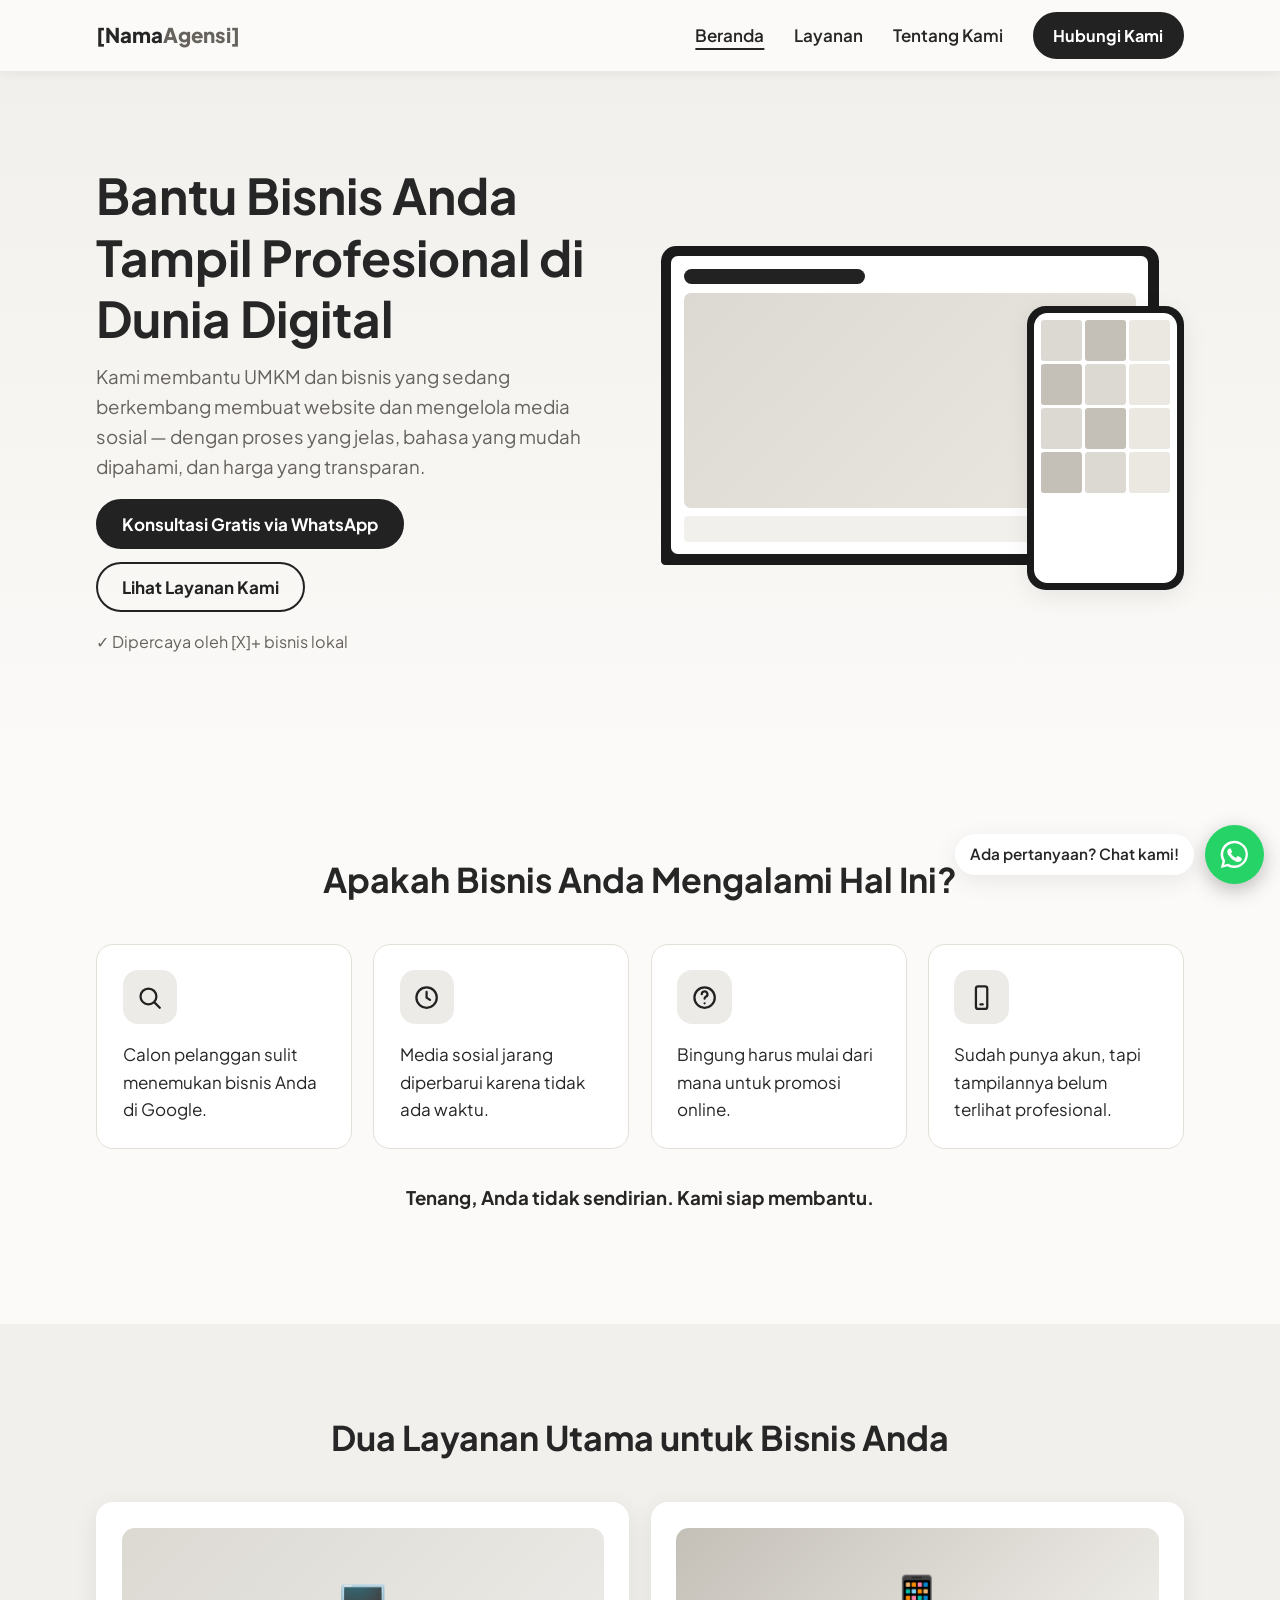
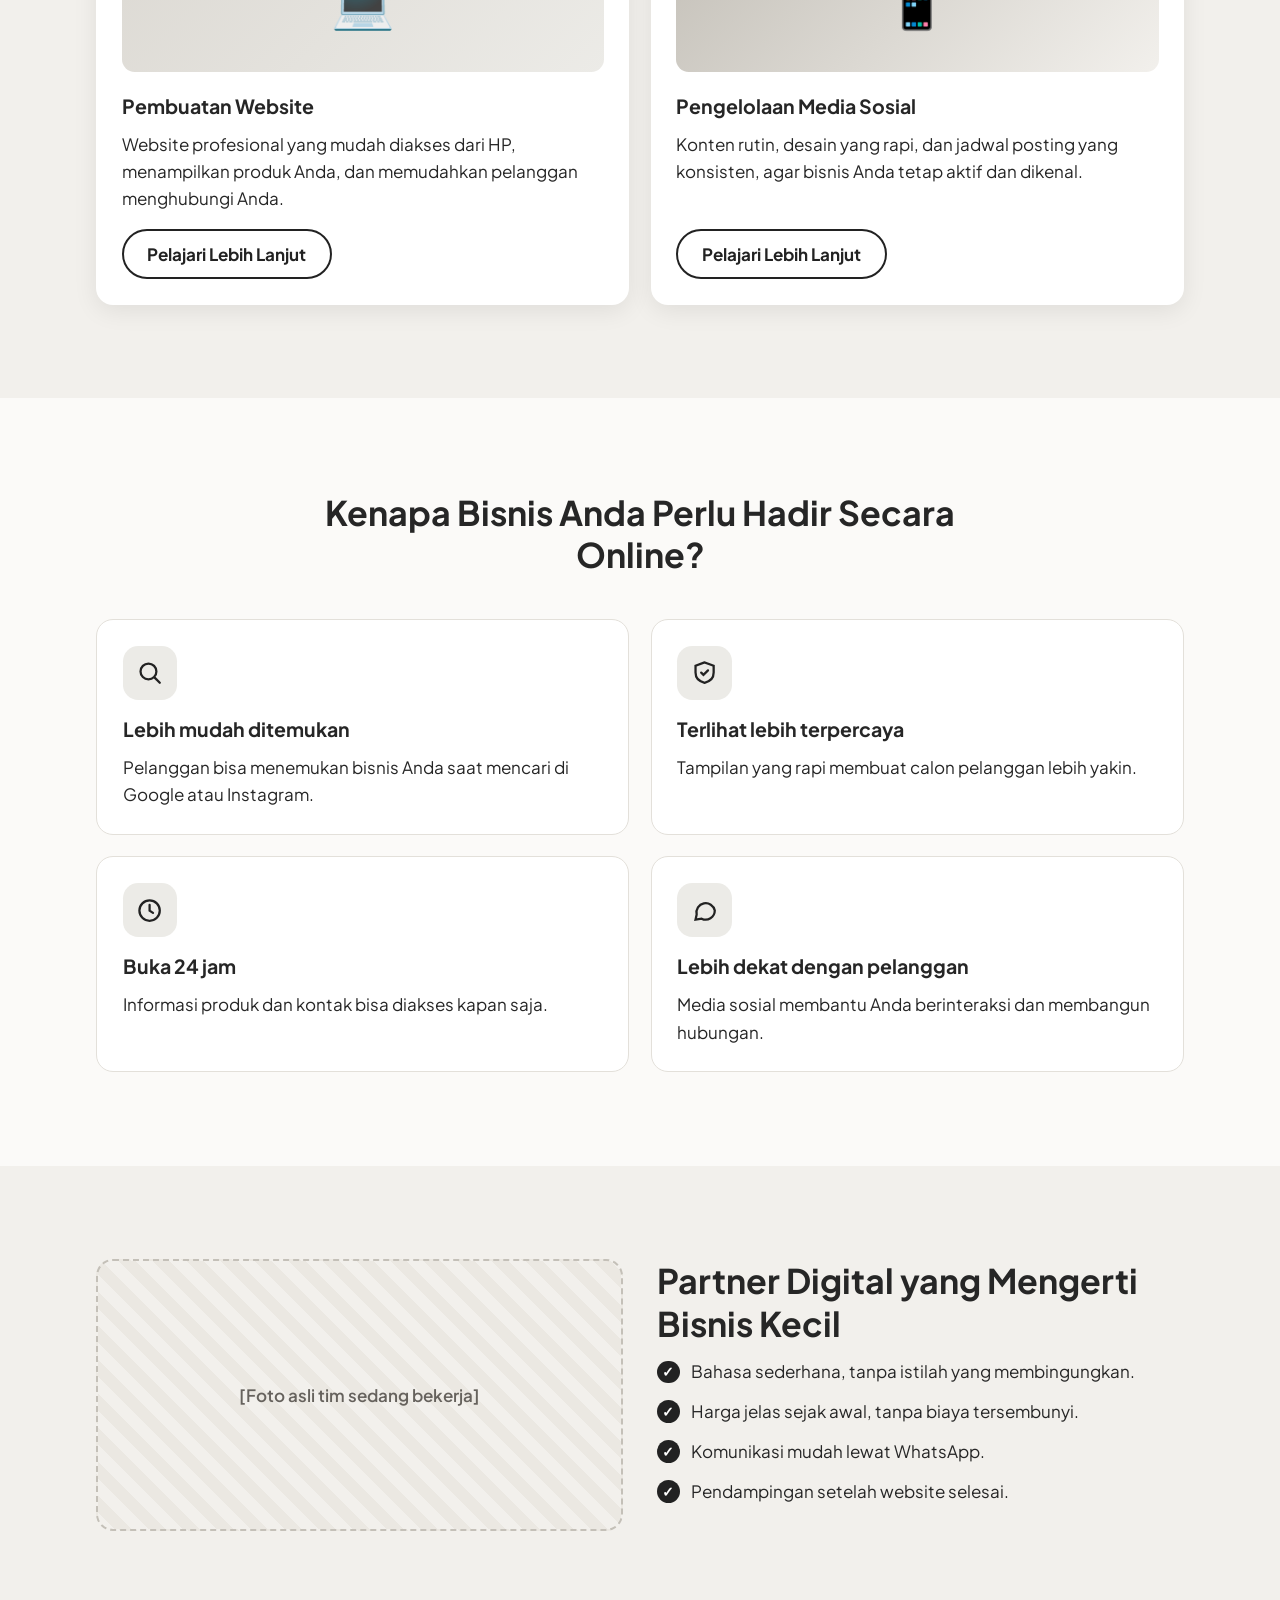
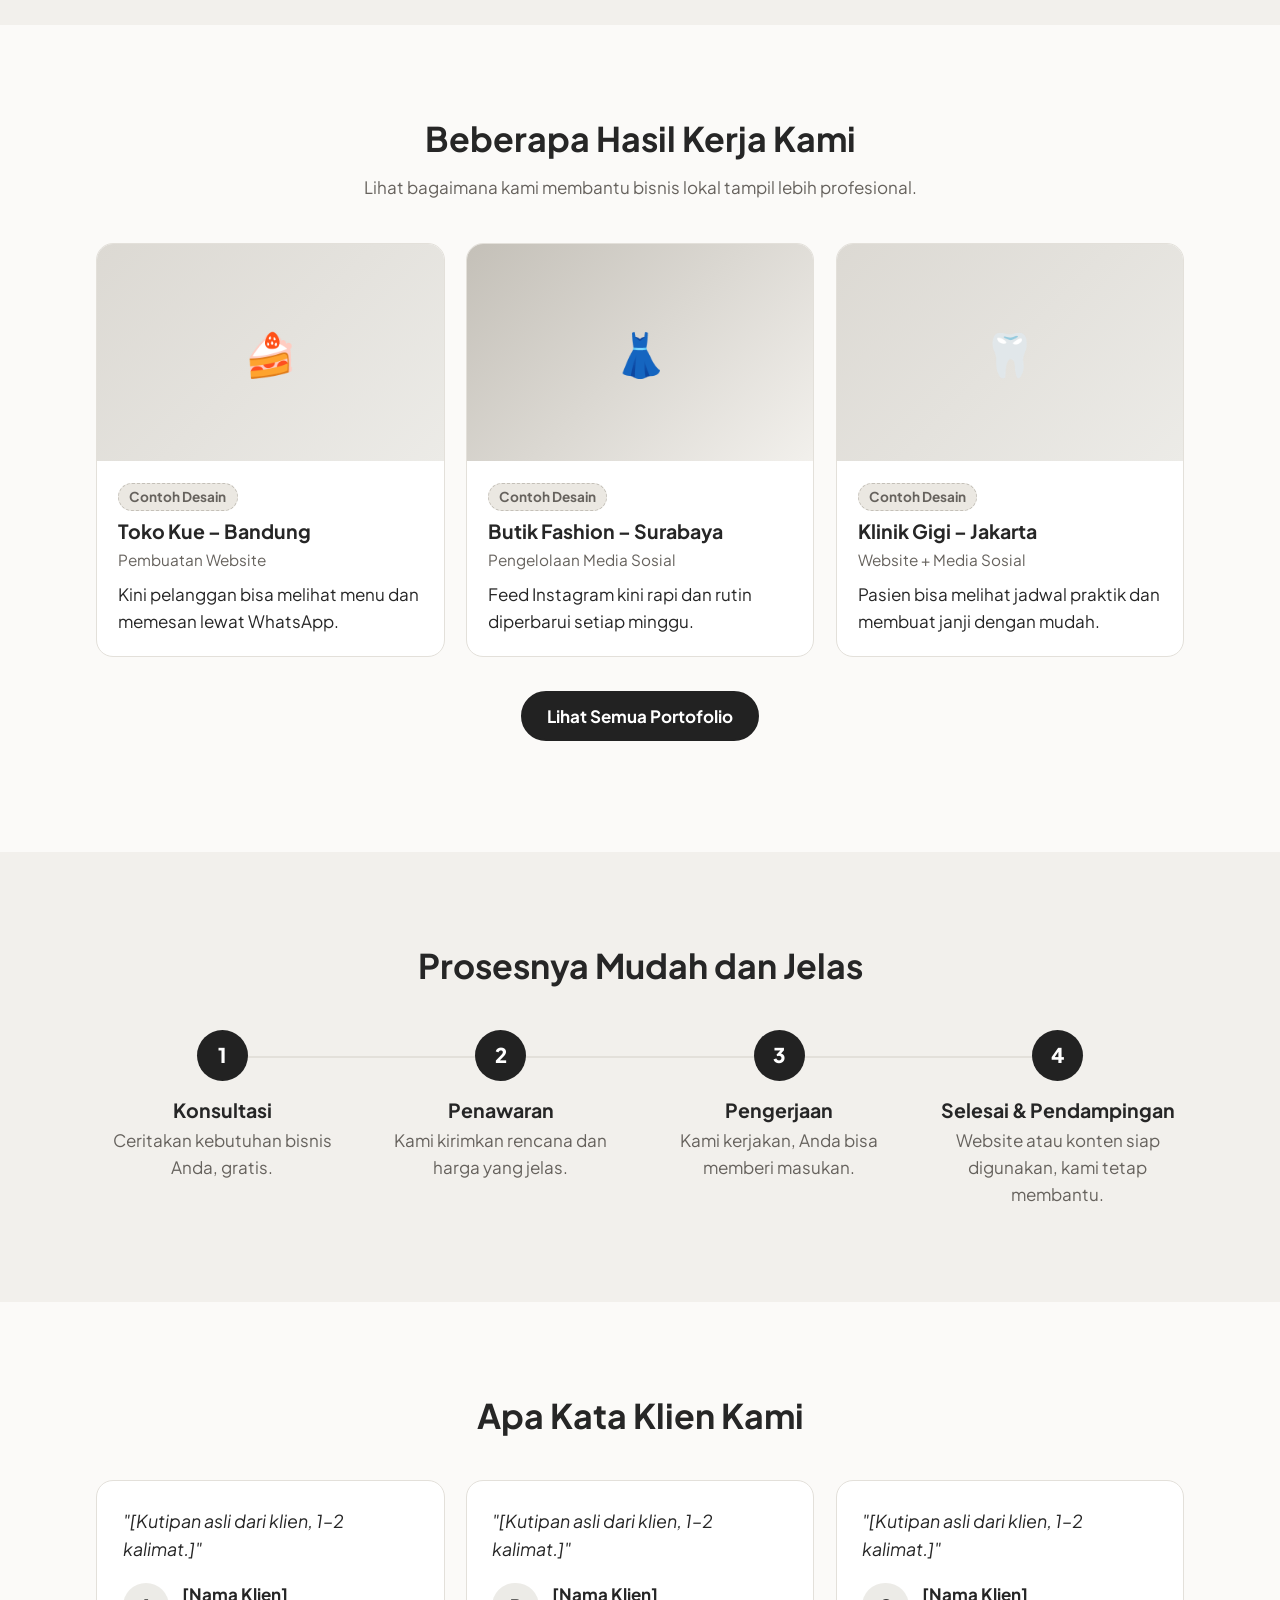
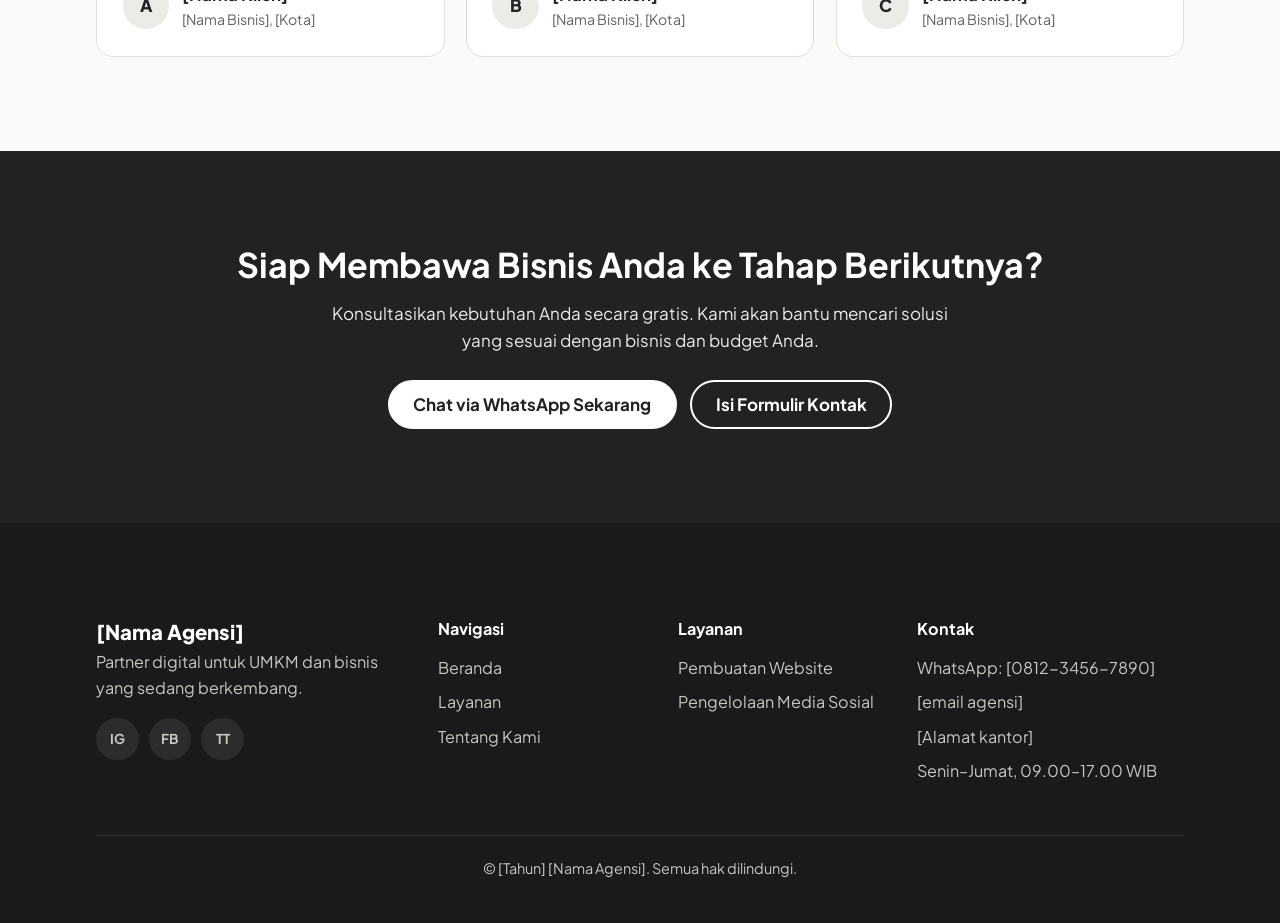
==== index.html @ b7b068d6 "Add 3-page agency website with beginner guide Plain HTML/CSS site (Beranda, Layanan, Tentang & Konta" ====
<!DOCTYPE html>
<html lang="id">
<head>
  <meta charset="UTF-8">
  <meta name="viewport" content="width=device-width, initial-scale=1.0">
  <title>[Nama Agensi] — Website & Media Sosial untuk UMKM</title>
  <meta name="description" content="Kami membantu UMKM dan bisnis yang sedang berkembang membuat website dan mengelola media sosial, dengan proses jelas dan harga transparan.">
  <meta property="og:title" content="[Nama Agensi] — Partner Digital untuk UMKM">
  <meta property="og:description" content="Website dan media sosial yang siap bantu bisnis Anda berkembang.">
  <link rel="preconnect" href="https://fonts.googleapis.com">
  <link rel="preconnect" href="https://fonts.gstatic.com" crossorigin>
  <link href="https://fonts.googleapis.com/css2?family=Plus+Jakarta+Sans:wght@400;600;700;800&display=swap" rel="stylesheet">
  <link rel="stylesheet" href="css/style.css">
</head>
<body>

  <!-- ===================== HEADER (same on every page) ===================== -->
  <header class="header">
    <nav class="container nav">
      <input type="checkbox" id="menu-toggle" class="menu-toggle">
      <a href="index.html" class="logo">[Nama<span>Agensi]</span></a>
      <label for="menu-toggle" class="menu-icon" aria-label="Buka menu">☰</label>
      <ul class="nav-links">
        <li><a href="index.html" class="active">Beranda</a></li>
        <li><a href="layanan.html">Layanan</a></li>
        <li><a href="tentang.html">Tentang Kami</a></li>
        <li class="nav-cta"><a href="tentang.html#kontak" class="btn btn-primary">Hubungi Kami</a></li>
      </ul>
    </nav>
  </header>

  <main>

    <!-- ===================== 1. HERO ===================== -->
    <section class="hero">
      <div class="container hero-grid">
        <div>
          <h1>Bantu Bisnis Anda Tampil Profesional di Dunia Digital</h1>
          <p class="lead">Kami membantu UMKM dan bisnis yang sedang berkembang membuat website dan mengelola media sosial — dengan proses yang jelas, bahasa yang mudah dipahami, dan harga yang transparan.</p>
          <div class="btn-row">
            <a href="https://wa.me/6281234567890?text=Halo%20%5BNama%20Agensi%5D%2C%20saya%20ingin%20konsultasi%20gratis%20tentang%20layanan%20website%2Fmedia%20sosial." class="btn btn-primary" target="_blank" rel="noopener">Konsultasi Gratis via WhatsApp</a>
            <a href="layanan.html" class="btn btn-outline">Lihat Layanan Kami</a>
          </div>
          <!-- Agensi baru? Ganti dengan: "Respon cepat di hari kerja" -->
          <p class="trust-line">✓ Dipercaya oleh [X]+ bisnis lokal</p>
        </div>

        <!-- Laptop + HP digambar pakai CSS. Nanti bisa diganti foto/mockup asli. -->
        <div class="mockup" aria-hidden="true">
          <div class="laptop">
            <div class="screen">
              <div class="bar bar-brand"></div>
              <div class="screen-hero"></div>
              <div class="bar"></div>
            </div>
          </div>
          <div class="phone">
            <div class="phone-screen">
              <span></span><span></span><span></span><span></span><span></span><span></span>
              <span></span><span></span><span></span><span></span><span></span><span></span>
            </div>
          </div>
        </div>
      </div>
    </section>

    <!-- ===================== 2. MASALAH ===================== -->
    <section class="section">
      <div class="container">
        <div class="section-head">
          <h2>Apakah Bisnis Anda Mengalami Hal Ini?</h2>
        </div>
        <div class="grid grid-4">
          <div class="card">
            <div class="icon"><svg viewBox="0 0 24 24" fill="none" stroke="currentColor" stroke-width="2" stroke-linecap="round"><circle cx="11" cy="11" r="7"/><path d="m21 21-4.3-4.3"/></svg></div>
            <p>Calon pelanggan sulit menemukan bisnis Anda di Google.</p>
          </div>
          <div class="card">
            <div class="icon"><svg viewBox="0 0 24 24" fill="none" stroke="currentColor" stroke-width="2" stroke-linecap="round"><circle cx="12" cy="12" r="9"/><path d="M12 7v5l3 2"/></svg></div>
            <p>Media sosial jarang diperbarui karena tidak ada waktu.</p>
          </div>
          <div class="card">
            <div class="icon"><svg viewBox="0 0 24 24" fill="none" stroke="currentColor" stroke-width="2" stroke-linecap="round"><circle cx="12" cy="12" r="9"/><path d="M9.5 9a2.5 2.5 0 1 1 3.5 2.3c-.6.3-1 .9-1 1.7M12 17h.01"/></svg></div>
            <p>Bingung harus mulai dari mana untuk promosi online.</p>
          </div>
          <div class="card">
            <div class="icon"><svg viewBox="0 0 24 24" fill="none" stroke="currentColor" stroke-width="2" stroke-linecap="round"><rect x="7" y="2" width="10" height="20" rx="2"/><path d="M11 18h2"/></svg></div>
            <p>Sudah punya akun, tapi tampilannya belum terlihat profesional.</p>
          </div>
        </div>
        <p class="closing-note">Tenang, Anda tidak sendirian. Kami siap membantu.</p>
      </div>
    </section>

    <!-- ===================== 3. LAYANAN (RINGKAS) ===================== -->
    <section class="section section-tint">
      <div class="container">
        <div class="section-head">
          <h2>Dua Layanan Utama untuk Bisnis Anda</h2>
        </div>
        <div class="grid grid-2">
          <div class="card card-shadow service-card">
            <div class="art" aria-hidden="true">💻</div>
            <h3>Pembuatan Website</h3>
            <p>Website profesional yang mudah diakses dari HP, menampilkan produk Anda, dan memudahkan pelanggan menghubungi Anda.</p>
            <a href="layanan.html#website" class="btn btn-outline">Pelajari Lebih Lanjut</a>
          </div>
          <div class="card card-shadow service-card">
            <div class="art social" aria-hidden="true">📱</div>
            <h3>Pengelolaan Media Sosial</h3>
            <p>Konten rutin, desain yang rapi, dan jadwal posting yang konsisten, agar bisnis Anda tetap aktif dan dikenal.</p>
            <a href="layanan.html#media-sosial" class="btn btn-outline">Pelajari Lebih Lanjut</a>
          </div>
        </div>
      </div>
    </section>

    <!-- ===================== 4. MANFAAT ===================== -->
    <section class="section">
      <div class="container">
        <div class="section-head">
          <h2>Kenapa Bisnis Anda Perlu Hadir Secara Online?</h2>
        </div>
        <div class="grid grid-2">
          <div class="card">
            <div class="icon"><svg viewBox="0 0 24 24" fill="none" stroke="currentColor" stroke-width="2" stroke-linecap="round"><circle cx="11" cy="11" r="7"/><path d="m21 21-4.3-4.3"/></svg></div>
            <h3>Lebih mudah ditemukan</h3>
            <p>Pelanggan bisa menemukan bisnis Anda saat mencari di Google atau Instagram.</p>
          </div>
          <div class="card">
            <div class="icon"><svg viewBox="0 0 24 24" fill="none" stroke="currentColor" stroke-width="2" stroke-linecap="round"><path d="M12 3 4 6v6c0 5 3.5 8 8 9 4.5-1 8-4 8-9V6z"/><path d="m9 12 2 2 4-4"/></svg></div>
            <h3>Terlihat lebih terpercaya</h3>
            <p>Tampilan yang rapi membuat calon pelanggan lebih yakin.</p>
          </div>
          <div class="card">
            <div class="icon"><svg viewBox="0 0 24 24" fill="none" stroke="currentColor" stroke-width="2" stroke-linecap="round"><circle cx="12" cy="12" r="9"/><path d="M12 7v5l3 2"/></svg></div>
            <h3>Buka 24 jam</h3>
            <p>Informasi produk dan kontak bisa diakses kapan saja.</p>
          </div>
          <div class="card">
            <div class="icon"><svg viewBox="0 0 24 24" fill="none" stroke="currentColor" stroke-width="2" stroke-linecap="round"><path d="M21 12a8 8 0 0 1-11.6 7.1L4 20l1-4.6A8 8 0 1 1 21 12z"/></svg></div>
            <h3>Lebih dekat dengan pelanggan</h3>
            <p>Media sosial membantu Anda berinteraksi dan membangun hubungan.</p>
          </div>
        </div>
      </div>
    </section>

    <!-- ===================== 5. KENAPA MEMILIH KAMI ===================== -->
    <section class="section section-tint">
      <div class="container split">
        <div class="photo-placeholder">[Foto asli tim sedang bekerja]</div>
        <div>
          <h2>Partner Digital yang Mengerti Bisnis Kecil</h2>
          <ul class="check-list">
            <li>Bahasa sederhana, tanpa istilah yang membingungkan.</li>
            <li>Harga jelas sejak awal, tanpa biaya tersembunyi.</li>
            <li>Komunikasi mudah lewat WhatsApp.</li>
            <li>Pendampingan setelah website selesai.</li>
          </ul>
        </div>
      </div>
    </section>

    <!-- ===================== 6. PORTOFOLIO PILIHAN ===================== -->
    <section class="section">
      <div class="container">
        <div class="section-head">
          <h2>Beberapa Hasil Kerja Kami</h2>
          <p>Lihat bagaimana kami membantu bisnis lokal tampil lebih profesional.</p>
        </div>
        <div class="grid grid-3">
          <a href="layanan.html#portofolio" class="card project-card">
            <div class="project-thumb" aria-hidden="true">🍰</div>
            <div class="project-body">
              <span class="tag tag-warn">Contoh Desain</span>
              <h3>Toko Kue – Bandung</h3>
              <p class="project-meta">Pembuatan Website</p>
              <p>Kini pelanggan bisa melihat menu dan memesan lewat WhatsApp.</p>
            </div>
          </a>
          <a href="layanan.html#portofolio" class="card project-card">
            <div class="project-thumb social" aria-hidden="true">👗</div>
            <div class="project-body">
              <span class="tag tag-warn">Contoh Desain</span>
              <h3>Butik Fashion – Surabaya</h3>
              <p class="project-meta">Pengelolaan Media Sosial</p>
              <p>Feed Instagram kini rapi dan rutin diperbarui setiap minggu.</p>
            </div>
          </a>
          <a href="layanan.html#portofolio" class="card project-card">
            <div class="project-thumb" aria-hidden="true">🦷</div>
            <div class="project-body">
              <span class="tag tag-warn">Contoh Desain</span>
              <h3>Klinik Gigi – Jakarta</h3>
              <p class="project-meta">Website + Media Sosial</p>
              <p>Pasien bisa melihat jadwal praktik dan membuat janji dengan mudah.</p>
            </div>
          </a>
        </div>
        <p class="closing-note"><a href="layanan.html#portofolio" class="btn btn-primary">Lihat Semua Portofolio</a></p>
      </div>
    </section>

    <!-- ===================== 7. CARA KERJA ===================== -->
    <section class="section section-tint">
      <div class="container">
        <div class="section-head">
          <h2>Prosesnya Mudah dan Jelas</h2>
        </div>
        <ol class="steps">
          <li class="step">
            <span class="step-num">1</span>
            <div><h3>Konsultasi</h3><p>Ceritakan kebutuhan bisnis Anda, gratis.</p></div>
          </li>
          <li class="step">
            <span class="step-num">2</span>
            <div><h3>Penawaran</h3><p>Kami kirimkan rencana dan harga yang jelas.</p></div>
          </li>
          <li class="step">
            <span class="step-num">3</span>
            <div><h3>Pengerjaan</h3><p>Kami kerjakan, Anda bisa memberi masukan.</p></div>
          </li>
          <li class="step">
            <span class="step-num">4</span>
            <div><h3>Selesai &amp; Pendampingan</h3><p>Website atau konten siap digunakan, kami tetap membantu.</p></div>
          </li>
        </ol>
      </div>
    </section>

    <!-- ===================== 8. TESTIMONI ===================== -->
    <!-- PENTING: isi hanya dengan testimoni ASLI (dengan izin klien).
         Belum punya? Hapus seluruh <section> ini sampai ada. -->
    <section class="section">
      <div class="container">
        <div class="section-head">
          <h2>Apa Kata Klien Kami</h2>
        </div>
        <div class="grid grid-3">
          <div class="card">
            <p class="quote">"[Kutipan asli dari klien, 1–2 kalimat.]"</p>
            <div class="person"><span class="avatar">A</span><div><strong>[Nama Klien]</strong><small>[Nama Bisnis], [Kota]</small></div></div>
          </div>
          <div class="card">
            <p class="quote">"[Kutipan asli dari klien, 1–2 kalimat.]"</p>
            <div class="person"><span class="avatar">B</span><div><strong>[Nama Klien]</strong><small>[Nama Bisnis], [Kota]</small></div></div>
          </div>
          <div class="card">
            <p class="quote">"[Kutipan asli dari klien, 1–2 kalimat.]"</p>
            <div class="person"><span class="avatar">C</span><div><strong>[Nama Klien]</strong><small>[Nama Bisnis], [Kota]</small></div></div>
          </div>
        </div>
      </div>
    </section>

    <!-- ===================== 9. AJAKAN PENUTUP ===================== -->
    <section class="cta-band">
      <div class="container">
        <h2>Siap Membawa Bisnis Anda ke Tahap Berikutnya?</h2>
        <p>Konsultasikan kebutuhan Anda secara gratis. Kami akan bantu mencari solusi yang sesuai dengan bisnis dan budget Anda.</p>
        <div class="btn-row">
          <a href="https://wa.me/6281234567890?text=Halo%20%5BNama%20Agensi%5D%2C%20saya%20ingin%20konsultasi%20gratis%20tentang%20layanan%20website%2Fmedia%20sosial." class="btn btn-white" target="_blank" rel="noopener">Chat via WhatsApp Sekarang</a>
          <a href="tentang.html#kontak" class="btn btn-ghost-white">Isi Formulir Kontak</a>
        </div>
      </div>
    </section>

  </main>

  <!-- ===================== FOOTER (same on every page) ===================== -->
  <footer class="footer">
    <div class="container">
      <div class="footer-grid">
        <div>
          <a href="index.html" class="logo">[Nama Agensi]</a>
          <p>Partner digital untuk UMKM dan bisnis yang sedang berkembang.</p>
          <div class="socials">
            <a href="https://instagram.com/" aria-label="Instagram">IG</a>
            <a href="https://facebook.com/" aria-label="Facebook">FB</a>
            <a href="https://tiktok.com/" aria-label="TikTok">TT</a>
          </div>
        </div>
        <div>
          <h4>Navigasi</h4>
          <ul>
            <li><a href="index.html">Beranda</a></li>
            <li><a href="layanan.html">Layanan</a></li>
            <li><a href="tentang.html">Tentang Kami</a></li>
          </ul>
        </div>
        <div>
          <h4>Layanan</h4>
          <ul>
            <li><a href="layanan.html#website">Pembuatan Website</a></li>
            <li><a href="layanan.html#media-sosial">Pengelolaan Media Sosial</a></li>
          </ul>
        </div>
        <div>
          <h4>Kontak</h4>
          <ul>
            <li><a href="https://wa.me/6281234567890" target="_blank" rel="noopener">WhatsApp: [0812-3456-7890]</a></li>
            <li><a href="mailto:halo@namaagensi.co.id">[email agensi]</a></li>
            <li>[Alamat kantor]</li>
            <li>Senin–Jumat, 09.00–17.00 WIB</li>
          </ul>
        </div>
      </div>
      <p class="footer-bottom">© [Tahun] [Nama Agensi]. Semua hak dilindungi.</p>
    </div>
  </footer>

  <!-- ===================== FLOATING WHATSAPP (same on every page) ===================== -->
  <a href="https://wa.me/6281234567890?text=Halo%20%5BNama%20Agensi%5D%2C%20saya%20ingin%20konsultasi%20tentang%20layanan%20website%2Fmedia%20sosial." class="wa-float" target="_blank" rel="noopener" aria-label="Chat via WhatsApp">
    <span class="wa-tip">Ada pertanyaan? Chat kami!</span>
    <svg viewBox="0 0 24 24" fill="currentColor"><path d="M12 2a10 10 0 0 0-8.6 15.1L2 22l5-1.3A10 10 0 1 0 12 2zm0 18.2a8.2 8.2 0 0 1-4.2-1.2l-.3-.2-3 .8.8-2.9-.2-.3A8.2 8.2 0 1 1 12 20.2zm4.5-6.1c-.2-.1-1.5-.7-1.7-.8-.2-.1-.4-.1-.6.1l-.8 1c-.1.2-.3.2-.5.1a6.7 6.7 0 0 1-3.3-2.9c-.2-.4.2-.4.7-1.3.1-.2 0-.3 0-.4l-.8-1.8c-.2-.5-.4-.4-.6-.4h-.5a1 1 0 0 0-.7.3 3 3 0 0 0-.9 2.2 5.2 5.2 0 0 0 1.1 2.7 11.8 11.8 0 0 0 4.5 4c1.7.7 2.3.8 3.2.6.5-.1 1.5-.6 1.7-1.2.2-.6.2-1.1.2-1.2-.1-.1-.3-.2-.5-.3z"/></svg>
  </a>

</body>
</html>
---- css/style.css ----
/* =========================================================
   STYLE.CSS — the "clothes" for all 3 pages
   One file, shared by index.html, layanan.html, tentang.html.
   Change a color here and it changes on every page.
   ========================================================= */

/* ---------- 1. Colors & sizes we reuse everywhere ---------- */
/* Palette: "Soft Black & Warm White" — black and its complement (white),
   softened so it's easy on the eyes: no pure #000 or pure #fff for big areas,
   just charcoal and a warm off-white, with light warm greys in between. */
:root {
  --brand: #222222;        /* charcoal: links, icons, closing band */
  --brand-dark: #000000;   /* full black, only for hover */
  --brand-soft: #ecebe7;   /* light warm grey: icon circles, chips */
  --accent: #222222;       /* charcoal: main action buttons */
  --accent-dark: #444444;  /* a bit lighter on hover, so you see it react */
  --bg: #fbfaf8;           /* warm off-white page background (softer than pure white) */
  --tint: #f2f0ec;         /* slightly darker warm white: section backgrounds */
  --text: #262626;         /* soft black for text */
  --muted: #66625d;        /* warm grey for smaller text */
  --line: #e3e0da;         /* thin borders */
  --white: #ffffff;        /* cards and text on dark buttons */
  --footer: #1a1a1a;       /* the darkest area: footer */
  --wa: #25d366;           /* WhatsApp green (kept, people recognise it) */

  /* Picture colors for drawings & placeholders */
  --art-1: #dcd9d3;        /* light grey */
  --art-2: #c4c0b8;        /* medium grey */
  --art-3: #ebe8e2;        /* pale grey */

  --radius: 1rem;          /* how round the corners are */
  --shadow: 0 6px 24px rgba(0, 0, 0, 0.08);
  --max: 1120px;           /* widest the content can get */

  /* Space that grows & shrinks with the screen: clamp(smallest, ideal, biggest) */
  --gutter: clamp(8px, 4vw, 16px);             /* space on the left & right edge */
  --space: clamp(2rem, 1rem + 6vw, 5.5rem);   /* space above & below each section */
  --gap: clamp(0.75rem, 0.5rem + 1.5vw, 1.25rem);
}

/* ---------- 2. Basic reset ---------- */
* { box-sizing: border-box; }

/* The whole site is measured in "rem" (= this font size).
   This size shrinks on small screens, so text, buttons and icons all shrink together. */
html {
  font-size: clamp(10px, 7px + 2.4vw, 17px);
  scroll-behavior: smooth;
  scroll-padding-top: 4.6rem;   /* jump links stop below the fixed menu, not under it */
}

body {
  margin: 0;
  font-family: "Plus Jakarta Sans", Arial, sans-serif;
  font-size: 1rem;
  line-height: 1.6;
  color: var(--text);
  background: var(--bg);
  overflow-wrap: anywhere;   /* long words break instead of poking out of the screen */
}

img { max-width: 100%; height: auto; display: block; }

a { color: var(--brand); }

h1, h2, h3 { line-height: 1.25; margin: 0 0 0.75rem; }
h1 { font-size: clamp(1.5rem, 1rem + 3vw, 2.8rem); }
h2 { font-size: clamp(1.3rem, 0.9rem + 2vw, 2rem); }
h3 { font-size: clamp(1rem, 0.9rem + 0.5vw, 1.15rem); }
p  { margin: 0 0 1rem; }

/* The "box" that keeps content centered with space on the sides */
.container {
  width: 100%;
  max-width: var(--max);
  margin: 0 auto;
  padding: 0 var(--gutter);
}

/* ---------- 3. Sections ---------- */
.section { padding: var(--space) 0; }
.section-tint { background: var(--tint); }

.section-head {
  text-align: center;
  max-width: 680px;
  margin: 0 auto 2.5rem;
}
.section-head p { color: var(--muted); }

/* ---------- 4. Buttons ---------- */
.btn {
  display: inline-flex;
  align-items: center;
  justify-content: center;
  text-align: center;
  gap: 0.5rem;
  min-height: 2.9rem;          /* easy to tap with a thumb */
  max-width: 100%;             /* never wider than the screen */
  padding: 0.7rem 1.4rem;
  border-radius: 999px;
  border: 2px solid var(--accent);
  font-weight: 700;
  font-size: 1rem;
  line-height: 1.3;
  text-decoration: none;
  cursor: pointer;
  transition: background 0.2s, color 0.2s;
}
.btn-primary { background: var(--accent); color: var(--white); }
.btn-primary:hover { background: var(--accent-dark); border-color: var(--accent-dark); }
.btn-outline { background: transparent; color: var(--brand); border-color: var(--brand); }
.btn-outline:hover { background: var(--brand-soft); }
.btn-white { background: var(--white); color: var(--brand); border-color: var(--white); }
.btn-white:hover { background: var(--brand-soft); }
.btn-ghost-white { background: transparent; color: var(--white); border-color: var(--white); }
.btn-ghost-white:hover { background: rgba(255, 255, 255, 0.15); }

.btn-row { display: flex; flex-wrap: wrap; gap: 0.75rem; }

/* ---------- 5. Header / Navbar ---------- */
.header {
  position: fixed;            /* always glued to the top of the screen */
  top: 0;
  left: 0;
  right: 0;
  z-index: 50;
  background: var(--bg);
  box-shadow: 0 2px 12px rgba(0, 0, 0, 0.06);
}
/* The fixed menu floats above the page, so we push the page down by the menu's height */
body { padding-top: 4.2rem; }

/* Grid with 2 columns: logo (takes the free space) | ☰ (only as wide as it needs).
   So the logo is ALWAYS on the left and the ☰ ALWAYS on the right, on one line. */
.nav {
  display: grid;
  grid-template-columns: minmax(0, 1fr) auto;
  grid-template-rows: 4.2rem;
  align-items: center;
  column-gap: 0.75rem;
}
.logo {
  font-weight: 800;
  font-size: 1.2rem;
  color: var(--text);
  text-decoration: none;
}
.nav .logo {
  min-width: 0;
  white-space: nowrap;        /* the menu logo stays on one line… */
  overflow: hidden;
  text-overflow: ellipsis;    /* …and shows "…" if the screen is too small */
  overflow-wrap: normal;
}
.logo span { color: var(--muted); }

/* The menu links (and the "Hubungi Kami" button, the last item) */
.nav-links {
  display: none;              /* hidden on phones until the ☰ is tapped */
  grid-column: 1 / -1;        /* the opened menu uses the full width, below the top line */
  list-style: none;
  margin: 0;
  padding: 0 0 1rem;
  max-height: calc(100vh - 4.2rem);   /* if the menu is long, scroll inside it */
  overflow-y: auto;
}
.nav-links a:not(.btn) {
  display: block;
  padding: 0.75rem 0;
  color: var(--text);
  text-decoration: none;
  font-weight: 600;
  border-bottom: 1px solid var(--line);
}
.nav-links a:not(.btn):hover { color: var(--muted); }
.nav-links a.active { text-decoration: underline; text-underline-offset: 0.35em; text-decoration-thickness: 2px; }
.nav-cta { padding-top: 1rem; }
.nav-cta .btn { width: 100%; }   /* full-width button inside the phone menu */

/* Hamburger trick: a hidden checkbox. Tap the ☰ label = tick the box = show menu */
.menu-toggle { display: none; }
.menu-icon {
  display: flex;
  align-items: center;
  justify-content: center;
  width: 2.75rem;
  height: 2.75rem;
  font-size: 1.6rem;
  cursor: pointer;
  border-radius: 0.6rem;
}
.menu-icon:hover { background: var(--brand-soft); }
.menu-toggle:checked ~ .nav-links { display: block; }

/* ---------- 6. Hero (big top part of Beranda) ---------- */
.hero { padding: var(--space) 0; background: linear-gradient(180deg, var(--tint), var(--bg)); }
.hero-grid { display: grid; gap: 2.5rem; align-items: center; }
.hero h1 { font-size: clamp(1.6rem, 1rem + 3.4vw, 2.9rem); }
.hero .lead { font-size: 1.1rem; color: var(--muted); }
.trust-line { margin-top: 1rem; font-size: 0.95rem; color: var(--muted); }

/* Laptop + phone drawn only with CSS (no picture file needed) */
.mockup { position: relative; padding: 0 1.5rem 1.5rem 0; }
.laptop {
  background: var(--footer);
  border-radius: 0.9rem 0.9rem 0.25rem 0.25rem;
  padding: 0.6rem;
}
.screen {
  background: var(--white);
  border-radius: 0.4rem;
  aspect-ratio: 16 / 10;
  padding: 0.75rem;
  display: grid;
  gap: 0.5rem;
  grid-template-rows: 0.9rem 1fr 1.5rem;
}
.bar { background: var(--tint); border-radius: 0.25rem; }
.bar-brand { background: var(--accent); width: 40%; border-radius: 99px; }
.screen-hero { background: linear-gradient(135deg, var(--art-1), var(--art-3)); border-radius: 0.4rem; }
.phone {
  position: absolute;
  right: 0;
  bottom: 0;
  width: 30%;
  background: var(--footer);
  border-radius: 1.1rem;
  padding: 0.4rem;
  box-shadow: var(--shadow);
}
.phone-screen {
  background: var(--white);
  border-radius: 0.8rem;
  aspect-ratio: 9 / 17;
  padding: 0.4rem;
  display: grid;
  grid-template-columns: repeat(3, 1fr);
  align-content: start;
  gap: 3px;
}
.phone-screen span { aspect-ratio: 1; border-radius: 3px; background: var(--art-1); }
.phone-screen span:nth-child(2n) { background: var(--art-2); }
.phone-screen span:nth-child(3n) { background: var(--art-3); }

/* ---------- 7. Cards & grids ---------- */
.grid { display: grid; gap: var(--gap); }
.grid-2, .grid-3, .grid-4 { grid-template-columns: minmax(0, 1fr); }
.grid > *, .split > *, .hero-grid > *, .contact-grid > * { min-width: 0; }  /* let grid items shrink */

.card {
  background: var(--white);
  border: 1px solid var(--line);
  border-radius: var(--radius);
  padding: clamp(0.9rem, 0.5rem + 2vw, 1.5rem);
}
.card p:last-child { margin-bottom: 0; }
.card-shadow { box-shadow: var(--shadow); border: none; }

/* Round icon at the top of a card */
.icon {
  width: 3.2rem;
  height: 3.2rem;
  border-radius: 0.9rem;
  background: var(--brand-soft);
  color: var(--brand);
  display: flex;
  align-items: center;
  justify-content: center;
  margin-bottom: 1rem;
}
.icon svg { width: 1.6rem; height: 1.6rem; }

.closing-note { text-align: center; margin-top: 2rem; font-weight: 700; font-size: 1.1rem; }

/* Service cards on Beranda */
.service-card { display: flex; flex-direction: column; }
.service-card .art {
  height: 8.5rem;
  border-radius: 0.75rem;
  margin-bottom: 1.25rem;
  background: linear-gradient(135deg, var(--art-1), var(--brand-soft));
  display: flex;
  align-items: center;
  justify-content: center;
  font-size: 3rem;
}
.service-card .art.social { background: linear-gradient(135deg, var(--art-2), var(--tint)); }
.service-card .btn { margin-top: auto; align-self: flex-start; }

/* Two-column layout (text + picture) */
.split { display: grid; gap: 2rem; align-items: center; }

/* Placeholder box where a real photo will go later */
.photo-placeholder {
  border-radius: var(--radius);
  background: repeating-linear-gradient(45deg, var(--tint), var(--tint) 12px, var(--art-3) 12px, var(--art-3) 24px);
  border: 2px dashed #c4c0b8;
  min-height: clamp(8rem, 40vw, 16rem);
  display: flex;
  align-items: center;
  justify-content: center;
  text-align: center;
  padding: 1rem;
  color: var(--muted);
  font-weight: 600;
}

/* Check-mark list */
.check-list { list-style: none; padding: 0; margin: 0 0 1.5rem; }
.check-list li { position: relative; padding-left: 2rem; margin-bottom: 0.75rem; }
.check-list li::before {
  content: "✓";
  position: absolute;
  left: 0;
  top: 0.15rem;
  width: 1.35rem;
  height: 1.35rem;
  border-radius: 50%;
  background: var(--brand);
  color: var(--white);
  font-size: 0.8rem;
  font-weight: 800;
  display: flex;
  align-items: center;
  justify-content: center;
}

/* Small label, e.g. "Contoh Desain" */
.tag {
  display: inline-block;
  padding: 0.1rem 0.6rem;
  border-radius: 999px;
  background: var(--brand-soft);
  color: var(--brand);
  font-size: 0.8rem;
  font-weight: 700;
  margin-bottom: 0.5rem;
}
.tag-warn { background: var(--art-3); color: var(--muted); border: 1px dashed var(--art-2); }

/* ---------- 8. Portfolio cards ---------- */
.project-card {
  display: block;
  text-decoration: none;
  color: var(--text);
  padding: 0;
  overflow: hidden;
  transition: transform 0.2s, box-shadow 0.2s;
}
.project-card:hover { transform: translateY(-4px); box-shadow: var(--shadow); }
.project-thumb {
  aspect-ratio: 16 / 10;
  display: flex;
  align-items: center;
  justify-content: center;
  font-size: 2.5rem;
  background: linear-gradient(135deg, var(--art-1), var(--brand-soft));
}
.project-thumb.social { background: linear-gradient(135deg, var(--art-2), var(--tint)); }
.project-body { padding: clamp(0.9rem, 0.5rem + 2vw, 1.25rem); }
.project-body h3 { margin-bottom: 0.25rem; }
.project-meta { color: var(--muted); font-size: 0.9rem; margin-bottom: 0.5rem; }

/* ---------- 9. Steps (Cara Kerja) ---------- */
.steps { list-style: none; padding: 0; margin: 0; display: grid; gap: 1.5rem; }
.step { display: flex; gap: 1rem; align-items: flex-start; min-width: 0; }
.step-num {
  flex: none;
  width: 3rem;
  height: 3rem;
  border-radius: 50%;
  background: var(--accent);
  color: var(--white);
  font-weight: 800;
  font-size: 1.2rem;
  display: flex;
  align-items: center;
  justify-content: center;
}
.step > div { min-width: 0; }
.step h3 { margin-bottom: 0.25rem; }
.step p { color: var(--muted); margin: 0; }

/* ---------- 10. Testimonials ---------- */
.quote { font-size: 1.05rem; font-style: italic; }
.person { display: flex; align-items: center; gap: 0.75rem; margin-top: 1rem; }
.avatar {
  flex: none;
  width: 2.75rem;
  height: 2.75rem;
  border-radius: 50%;
  background: var(--brand-soft);
  color: var(--brand);
  font-weight: 800;
  display: flex;
  align-items: center;
  justify-content: center;
}
.person > div { min-width: 0; }
.person small { display: block; color: var(--muted); }

/* ---------- 11. Closing CTA band ---------- */
.cta-band {
  background: var(--brand);
  color: var(--white);
  text-align: center;
  padding: var(--space) 0;
}
.cta-band p { max-width: 620px; margin: 0 auto 1.5rem; opacity: 0.9; }
.cta-band .btn-row { justify-content: center; }

/* ---------- 12. Small page header (Layanan, Tentang) ---------- */
.page-header {
  background: linear-gradient(180deg, var(--tint), var(--bg));
  padding: var(--space) 0 calc(var(--space) * 0.6);
  text-align: center;
}
.page-header p { color: var(--muted); max-width: 640px; margin: 0 auto 1.5rem; }
.page-header .btn-row { justify-content: center; }

/* "Cocok untuk" chips */
.chips { display: flex; flex-wrap: wrap; gap: 0.5rem; margin-bottom: 1.5rem; }
.chip {
  padding: 0.35rem 0.85rem;
  border-radius: 999px;
  border: 1px solid var(--line);
  background: var(--white);
  font-size: 0.9rem;
}

/* ---------- 13. Pricing tabs (radio button trick) ---------- */
/* Two hidden radio buttons. Clicking a tab label picks one radio,
   and CSS shows the matching group of cards. */
.tab-radio { position: absolute; opacity: 0; pointer-events: none; }
.tab-labels { display: flex; flex-wrap: wrap; justify-content: center; gap: 0.5rem; margin-bottom: 2rem; }
.tab-labels label {
  min-height: 2.75rem;
  padding: 0.6rem 1.4rem;
  border-radius: 999px;
  border: 2px solid var(--brand);
  color: var(--brand);
  font-weight: 700;
  cursor: pointer;
  text-align: center;
}
.tab-panel { display: none; }
#tab-web:checked ~ .tab-labels label[for="tab-web"],
#tab-sosmed:checked ~ .tab-labels label[for="tab-sosmed"] { background: var(--brand); color: var(--white); }
#tab-web:checked ~ #panel-web,
#tab-sosmed:checked ~ #panel-sosmed { display: grid; }

.price-card { position: relative; display: flex; flex-direction: column; }
.price-card .for { color: var(--muted); }
.price { font-size: 1.5rem; font-weight: 800; color: var(--brand); margin: 0.5rem 0 1rem; }
.price small { font-size: 0.9rem; color: var(--muted); font-weight: 600; }
.price-card .btn { margin-top: auto; }
.price-note { text-align: center; margin-top: 1.5rem; }

/* ---------- 14. Portfolio filter (radio button trick again) ---------- */
.filter-radio { position: absolute; opacity: 0; pointer-events: none; }
.filter-labels { display: flex; flex-wrap: wrap; justify-content: center; gap: 0.5rem; margin-bottom: 2rem; }
.filter-labels label {
  min-height: 2.75rem;
  padding: 0.6rem 1.1rem;
  border-radius: 999px;
  border: 1px solid var(--line);
  background: var(--white);
  font-weight: 600;
  cursor: pointer;
  text-align: center;
}
#f-all:checked ~ .filter-labels label[for="f-all"],
#f-web:checked ~ .filter-labels label[for="f-web"],
#f-sosmed:checked ~ .filter-labels label[for="f-sosmed"] {
  background: var(--brand);
  border-color: var(--brand);
  color: var(--white);
}
/* Hide the cards that don't match the chosen filter */
#f-web:checked ~ .grid .is-sosmed,
#f-sosmed:checked ~ .grid .is-web { display: none; }

/* ---------- 15. Pop-up (modal) using :target ---------- */
/* Clicking a link to #proyek-1 makes the box with id="proyek-1" the "target",
   and CSS shows it. The ✕ link goes to "#portofolio" to close it. */
.modal {
  display: none;
  position: fixed;
  inset: 0;
  z-index: 100;
  background: rgba(20, 20, 20, 0.6);
  padding: var(--gutter);
  overflow-y: auto;
}
.modal:target { display: flex; align-items: center; justify-content: center; }
.modal-box {
  position: relative;
  background: var(--white);
  border-radius: var(--radius);
  padding: clamp(1rem, 0.5rem + 3vw, 1.75rem);
  padding-top: 2.75rem;
  max-width: 560px;
  width: 100%;
}
.modal-close {
  position: absolute;
  top: 0.4rem;
  right: 0.4rem;
  width: 2.75rem;
  height: 2.75rem;
  display: flex;
  align-items: center;
  justify-content: center;
  border-radius: 50%;
  text-decoration: none;
  color: var(--text);
  font-size: 1.3rem;
}
.modal-close:hover { background: var(--brand-soft); }
.modal-images { display: grid; grid-template-columns: 1fr 1fr; gap: 0.5rem; margin: 1rem 0; }
.modal-images div { aspect-ratio: 4 / 3; border-radius: 0.6rem; background: var(--tint); }
.story dt { font-weight: 800; color: var(--brand); }
.story dd { margin: 0 0 0.75rem; }

/* ---------- 16. FAQ accordion (<details> opens by itself) ---------- */
.faq { max-width: 760px; margin: 0 auto; }
.faq details {
  background: var(--white);
  border: 1px solid var(--line);
  border-radius: 0.75rem;
  margin-bottom: 0.75rem;
}
.faq summary {
  list-style: none;
  cursor: pointer;
  padding: 1.1rem 3rem 1.1rem 1.25rem;
  font-weight: 700;
  position: relative;
}
.faq summary::-webkit-details-marker { display: none; }
.faq summary::after {
  content: "+";
  position: absolute;
  right: 1.25rem;
  top: 50%;
  transform: translateY(-50%);
  font-size: 1.4rem;
  color: var(--accent);
}
.faq details[open] summary::after { content: "–"; }
.faq details p { padding: 0 1.25rem 1.1rem; margin: 0; color: var(--muted); }

/* ---------- 17. Team ---------- */
.team-card { text-align: center; }
.team-photo {
  width: 7.5rem;
  height: 7.5rem;
  max-width: 100%;
  border-radius: 50%;
  margin: 0 auto 1rem;
  background: var(--tint);
  border: 2px dashed #c4c0b8;
  display: flex;
  align-items: center;
  justify-content: center;
  font-size: 0.85rem;
  color: var(--muted);
}
.team-card .role { color: var(--accent); font-weight: 700; font-size: 0.95rem; margin-bottom: 0.5rem; }

/* ---------- 18. Numbers band ---------- */
.numbers { display: grid; grid-template-columns: repeat(2, minmax(0, 1fr)); gap: 1.5rem; text-align: center; }
.numbers strong { display: block; font-size: 2rem; color: var(--brand); }
.numbers span { color: var(--muted); }

/* ---------- 19. Contact ---------- */
.contact-grid { display: grid; gap: 1.5rem; }
.contact-list { list-style: none; padding: 0; margin: 1.5rem 0 0; }
.contact-list li { padding: 0.9rem 0; border-top: 1px solid var(--line); }
.contact-list strong { display: block; }

.form label { display: block; font-weight: 700; margin-bottom: 0.4rem; }
.form input,
.form select,
.form textarea {
  width: 100%;
  min-width: 0;
  min-height: 2.9rem;
  padding: 0.7rem 0.85rem;
  margin-bottom: 1.1rem;
  border: 1px solid #cdc9c2;
  border-radius: 0.6rem;
  font: inherit;
  background: var(--white);
}
.form input:focus,
.form select:focus,
.form textarea:focus { outline: 3px solid var(--art-2); border-color: var(--brand); }
.form .hint { font-size: 0.85rem; color: var(--muted); margin: -0.75rem 0 1.1rem; }
.form .btn { width: 100%; }

/* Success message: hidden until the page address ends with #terima-kasih */
.success { display: none; background: var(--brand-soft); border: 1px solid var(--art-1); color: var(--brand-dark); margin-bottom: 1.5rem; }
.success:target { display: block; }

/* ---------- 20. Footer ---------- */
.footer { background: var(--footer); color: #c9c6c0; padding: var(--space) 0 1.5rem; font-size: 0.95rem; }
.footer a { color: #c9c6c0; text-decoration: none; }
.footer a:hover { color: var(--white); }
.footer h4 { color: var(--white); margin: 0 0 0.75rem; }
.footer ul { list-style: none; padding: 0; margin: 0; }
.footer li { margin-bottom: 0.5rem; }
.footer-grid { display: grid; gap: 2rem; }
.footer-grid > * { min-width: 0; }
.footer .logo { color: var(--white); }
.footer-bottom {
  border-top: 1px solid #2f2f2f;
  margin-top: 2.5rem;
  padding-top: 1.25rem;
  text-align: center;
  font-size: 0.85rem;
}
.socials { display: flex; flex-wrap: wrap; gap: 0.6rem; margin-top: 0.75rem; }
.socials a {
  width: 2.5rem;
  height: 2.5rem;
  border-radius: 50%;
  background: #2c2c2c;
  display: flex;
  align-items: center;
  justify-content: center;
  font-size: 0.8rem;
  font-weight: 700;
}

/* ---------- 21. Floating WhatsApp button ---------- */
.wa-float {
  position: fixed;
  right: var(--gutter);
  bottom: var(--gutter);
  z-index: 60;
  width: 3.5rem;
  height: 3.5rem;
  border-radius: 50%;
  background: var(--wa);
  color: var(--white);
  display: flex;
  align-items: center;
  justify-content: center;
  box-shadow: 0 6px 20px rgba(0, 0, 0, 0.25);
  text-decoration: none;
}
.wa-float svg { width: 55%; height: 55%; }
/* The little bubble that pops up after 4 seconds — pure CSS animation */
.wa-tip {
  display: none;              /* hidden on very small screens (no room) */
  position: absolute;
  right: calc(100% + 0.6rem);
  white-space: nowrap;
  background: var(--white);
  color: var(--text);
  font-size: 0.9rem;
  font-weight: 600;
  padding: 0.5rem 0.9rem;
  border-radius: 999px;
  box-shadow: var(--shadow);
  opacity: 0;
  animation: show-tip 0.4s ease 4s forwards;
}
@keyframes show-tip { to { opacity: 1; } }

/* ---------- 22. Phones: buttons in the middle ---------- */
/* On phones (narrower than 720px), every button sits in the center.
   On tablet & laptop they go back to the normal left/side position. */
@media (max-width: 719px) {
  .btn-row { justify-content: center; }
  .btn {
    display: flex;
    width: fit-content;
    margin-left: auto;          /* equal "auto" space on both sides = centered */
    margin-right: auto;
  }
  .service-card .btn { align-self: center; }
  .nav-cta .btn, .form .btn { width: 100%; }   /* these stay full width */
}

/* ---------- 23. Tiny screens (smaller than any normal phone) ---------- */
/* Squeeze the padding so nothing sticks out, even on a 50px-wide window. */
@media (max-width: 240px) {
  :root { --gutter: 3px; }
  .card, .project-body, .modal-box { padding: 0.4rem; }
  .btn, .tab-labels label, .filter-labels label { padding: 0.4rem 0.5rem; }
  .chip { padding: 0.2rem 0.4rem; }
  .icon { width: 2rem; height: 2rem; border-radius: 0.5rem; }
  .icon svg { width: 1.1rem; height: 1.1rem; }
  .step, .person { flex-direction: column; align-items: flex-start; }
  .mockup { padding: 0 0.5rem 0.5rem 0; }
  .screen { padding: 0.25rem; }
  .laptop { padding: 0.25rem; }
  .check-list li { padding-left: 1.6rem; }
  .faq summary { padding: 0.6rem 1.8rem 0.6rem 0.5rem; }
  .faq summary::after { right: 0.5rem; }
  .faq details p { padding: 0 0.5rem 0.6rem; }
  .wa-float { width: 2.5rem; height: 2.5rem; }
}

/* ---------- 24. Bigger screens (tablet & laptop) ---------- */
/* Everything above is for phones first. Below we add changes for wider screens. */
@media (min-width: 480px) {
  .wa-tip { display: block; }
}

@media (min-width: 720px) {
  .grid-2, .grid-3, .grid-4 { grid-template-columns: repeat(2, minmax(0, 1fr)); }
  .numbers { grid-template-columns: repeat(4, minmax(0, 1fr)); }
  .footer-grid { grid-template-columns: 1.5fr 1fr 1fr 1.3fr; }
}

@media (min-width: 960px) {
  .hero-grid, .split { grid-template-columns: repeat(2, minmax(0, 1fr)); }
  .split.reverse > :first-child { order: 2; }
  .grid-3 { grid-template-columns: repeat(3, minmax(0, 1fr)); }
  .grid-4 { grid-template-columns: repeat(4, minmax(0, 1fr)); }
  .contact-grid { grid-template-columns: 1fr 1.1fr; align-items: start; }

  /* Steps go side by side, with a line joining the circles */
  .steps { grid-template-columns: repeat(4, minmax(0, 1fr)); position: relative; }
  .steps::before {
    content: "";
    position: absolute;
    top: 1.5rem;
    left: 12%;
    right: 12%;
    height: 2px;
    background: var(--line);
  }
  .step { flex-direction: column; align-items: center; text-align: center; position: relative; }

  /* Menu always visible in one row, no hamburger.
     The "Hubungi Kami" button sits at the end of the row. */
  .menu-icon { display: none; }
  .nav { grid-template-columns: auto auto; justify-content: space-between; }
  .nav-links { display: flex !important; grid-column: auto; align-items: center; gap: 1.75rem; padding: 0; max-height: none; overflow: visible; }
  .nav-links a:not(.btn) { padding: 0.5rem 0; border-bottom: none; }
  .nav-cta { padding-top: 0; }
  .nav-cta .btn { width: auto; min-height: 2.75rem; padding: 0.5rem 1.1rem; font-size: 0.95rem; }
}
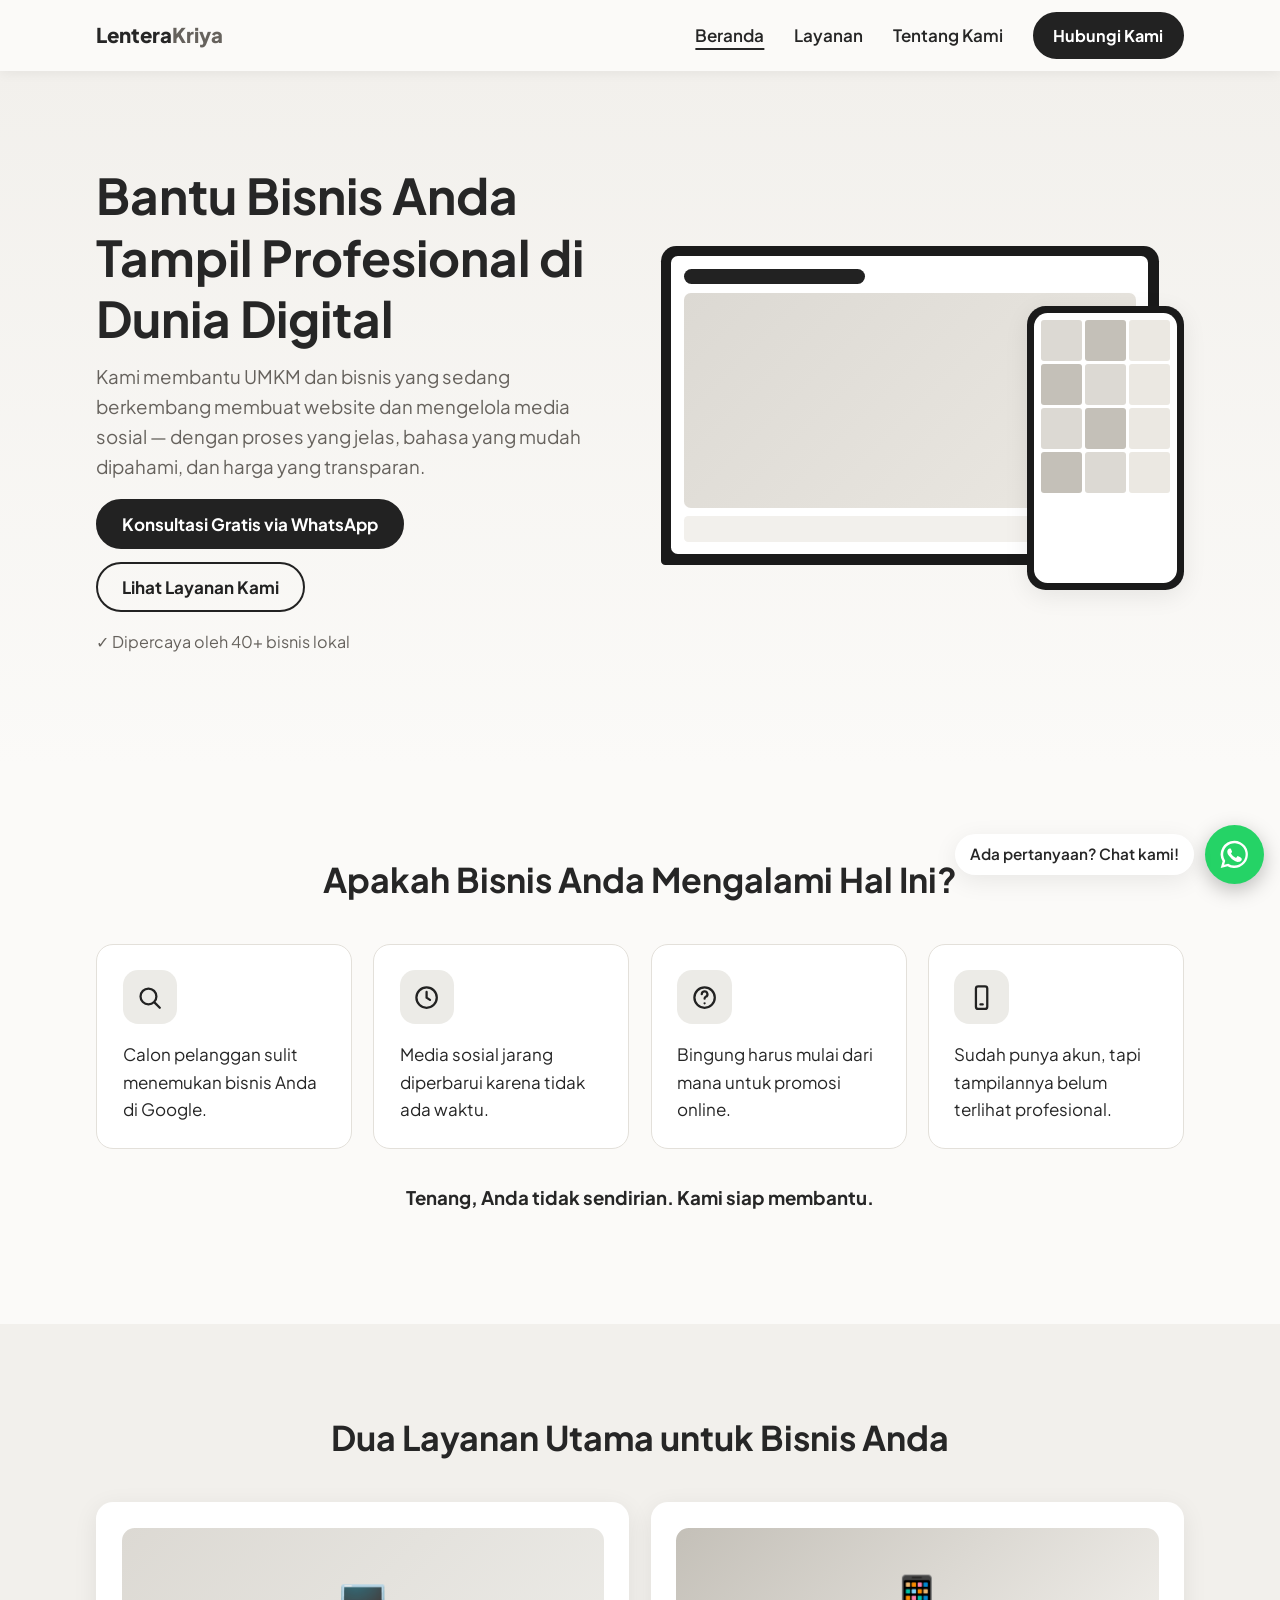
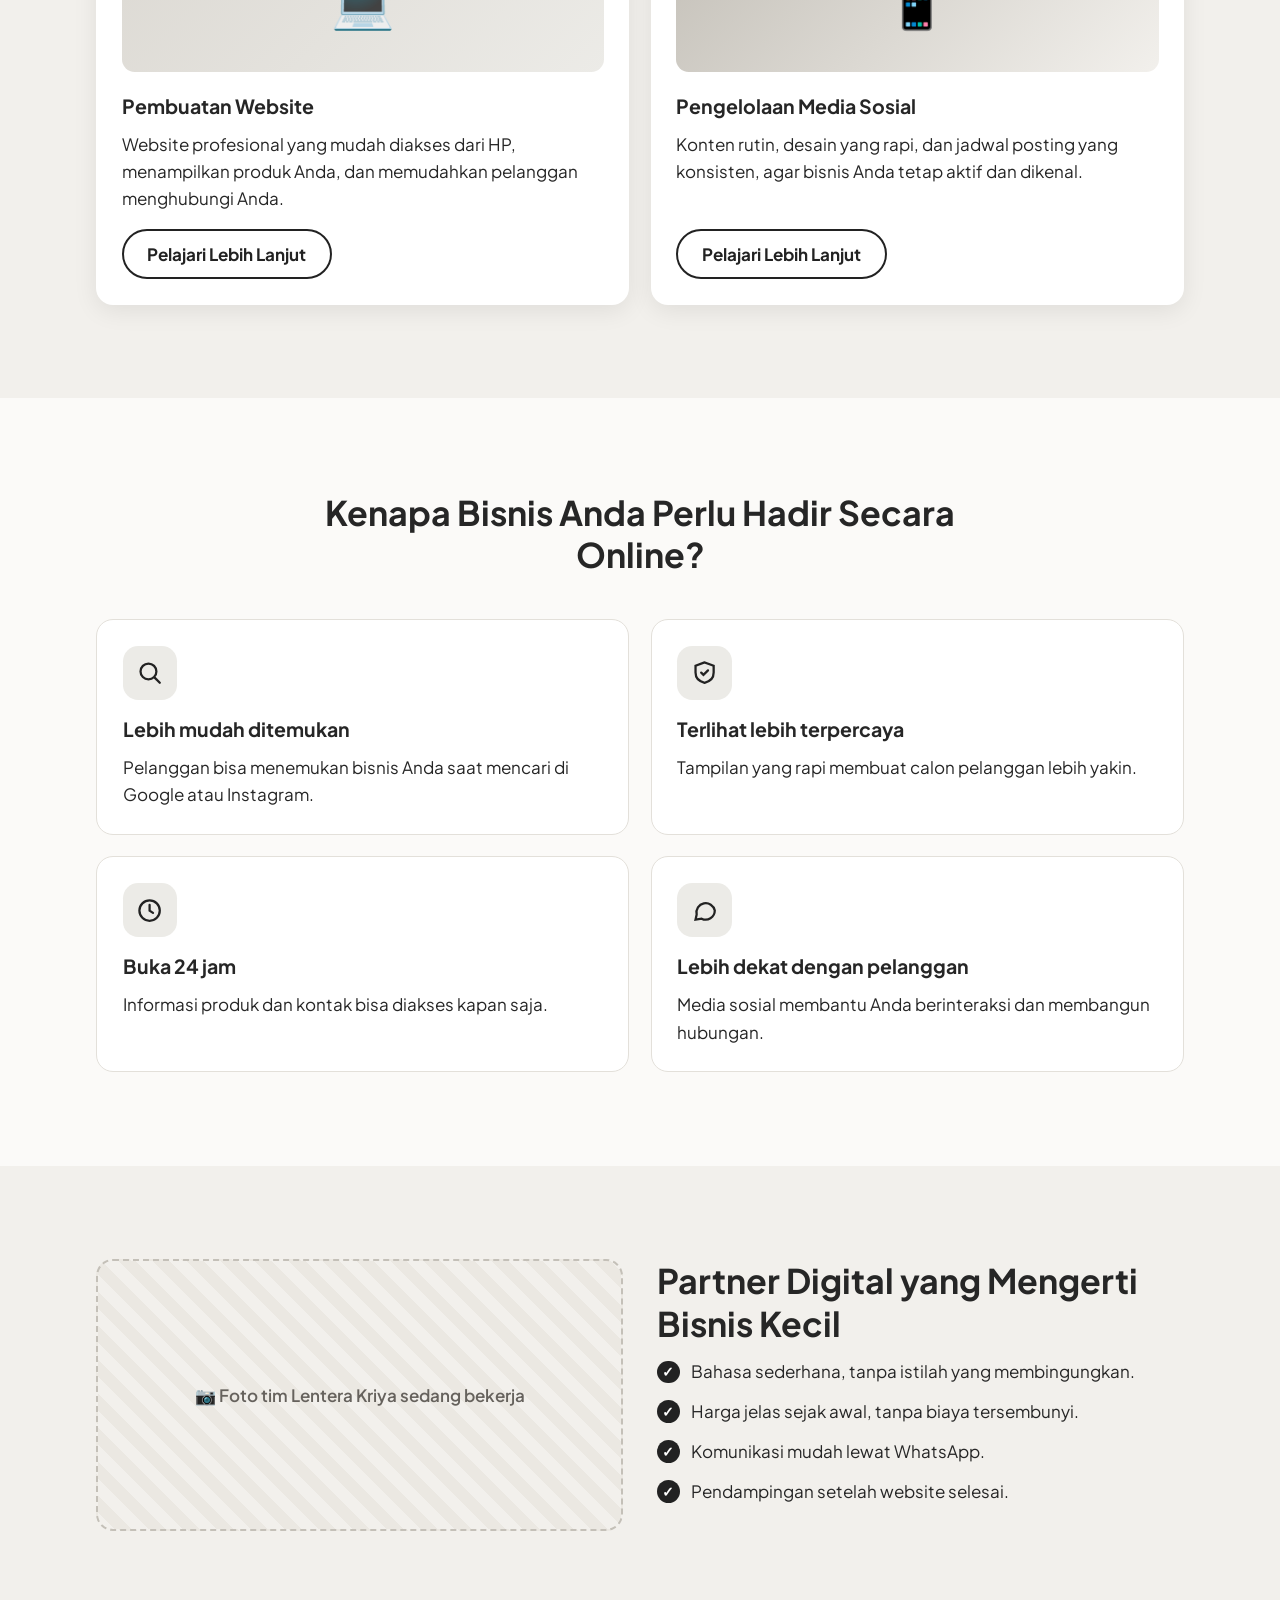
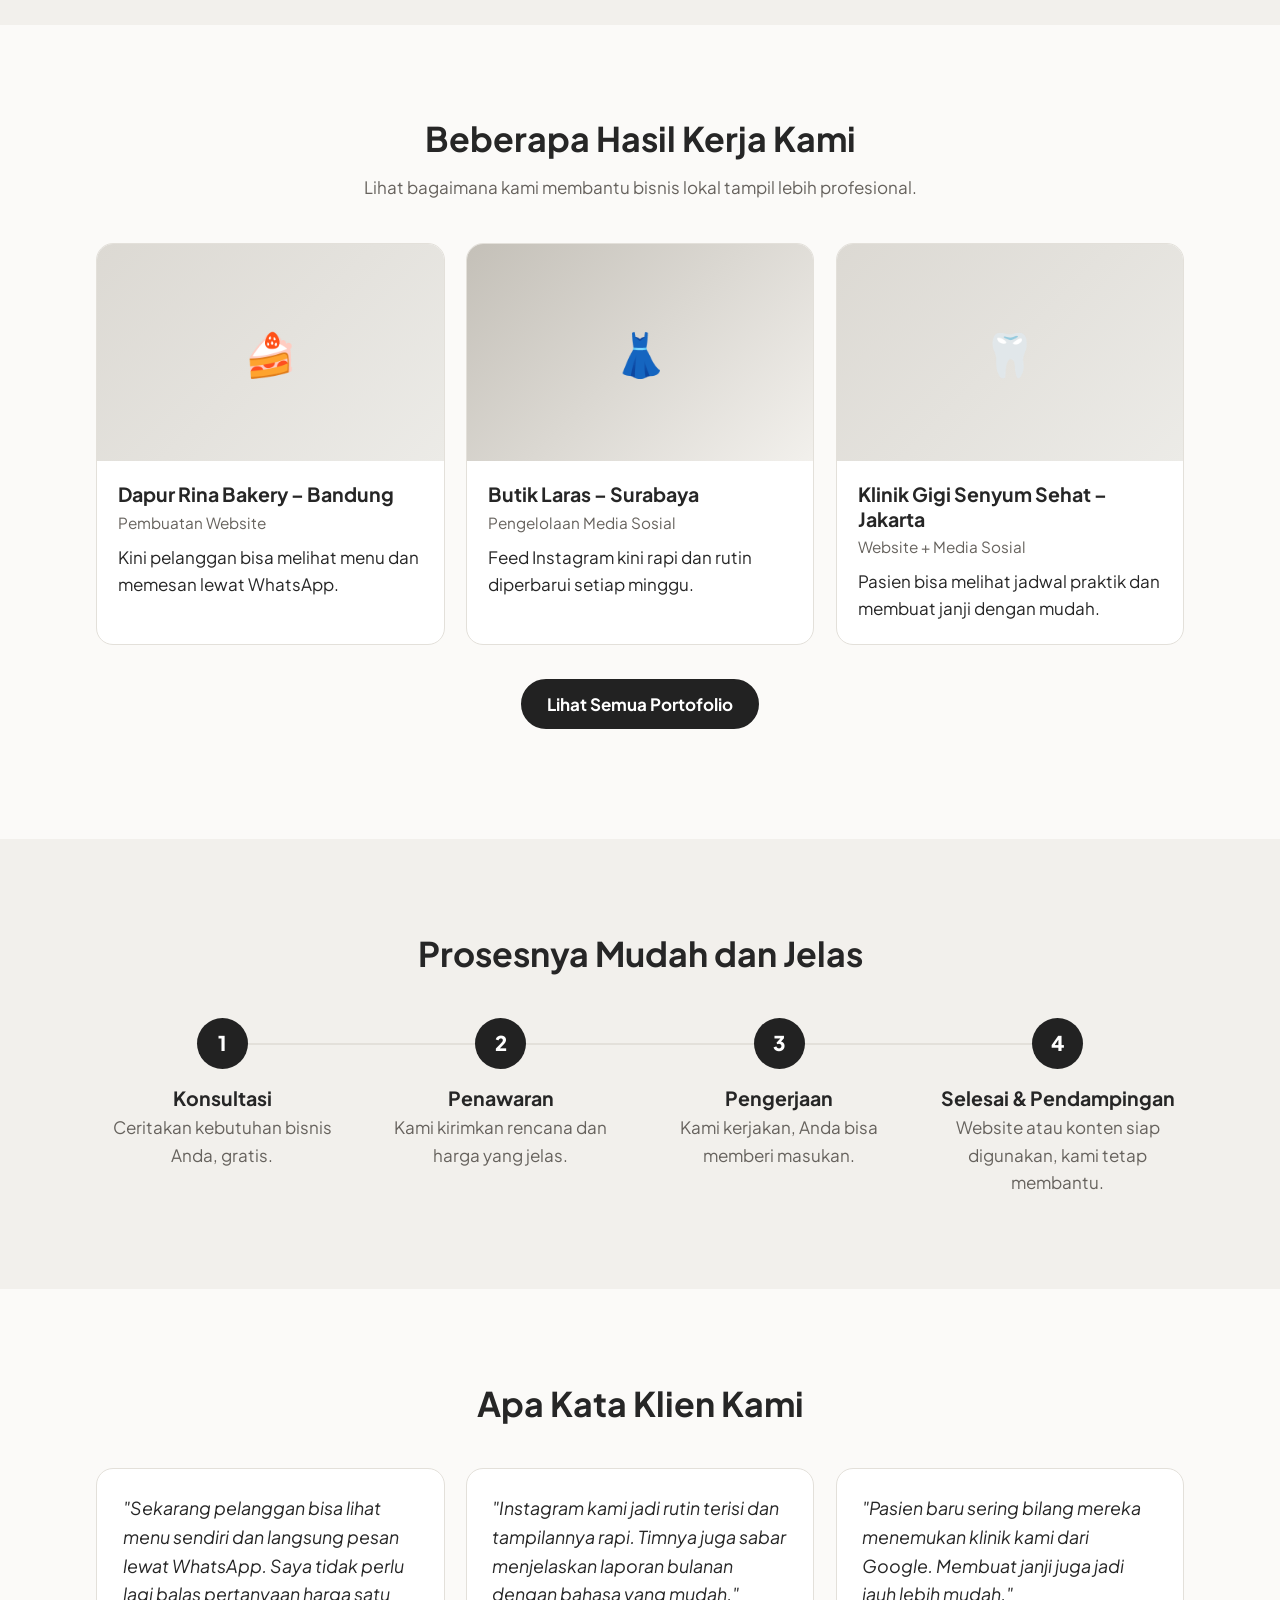
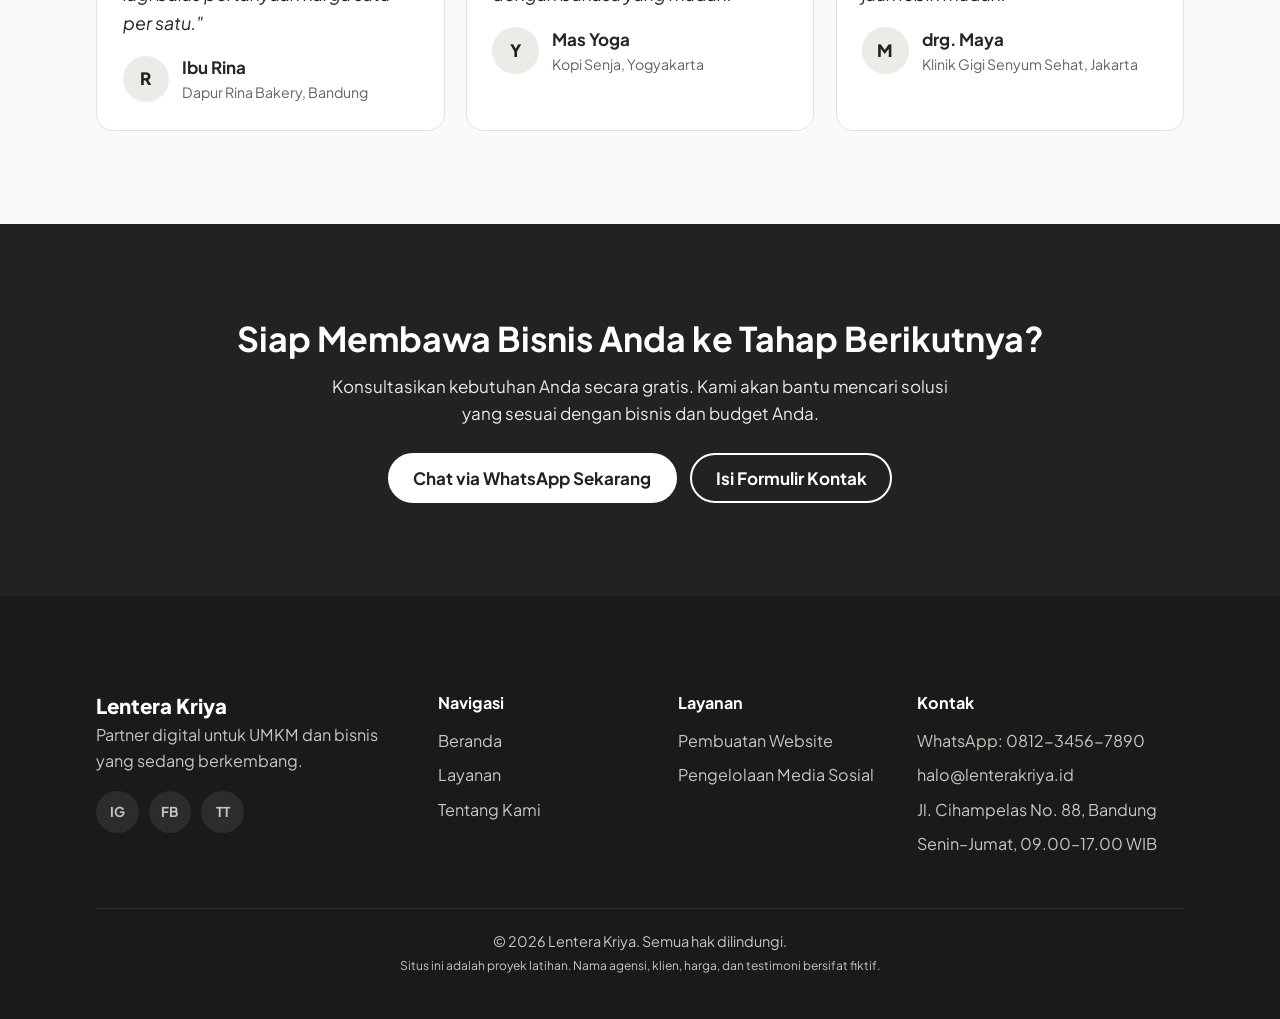
==== commit c590a611: "Fill site with fictional Lentera Kriya sample content Replace every [placeholder] with coherent samp" ====
--- a/index.html
+++ b/index.html
@@ -3,9 +3,9 @@
 <head>
   <meta charset="UTF-8">
   <meta name="viewport" content="width=device-width, initial-scale=1.0">
-  <title>[Nama Agensi] — Website & Media Sosial untuk UMKM</title>
+  <title>Lentera Kriya — Website & Media Sosial untuk UMKM</title>
   <meta name="description" content="Kami membantu UMKM dan bisnis yang sedang berkembang membuat website dan mengelola media sosial, dengan proses jelas dan harga transparan.">
-  <meta property="og:title" content="[Nama Agensi] — Partner Digital untuk UMKM">
+  <meta property="og:title" content="Lentera Kriya — Partner Digital untuk UMKM">
   <meta property="og:description" content="Website dan media sosial yang siap bantu bisnis Anda berkembang.">
   <link rel="preconnect" href="https://fonts.googleapis.com">
   <link rel="preconnect" href="https://fonts.gstatic.com" crossorigin>
@@ -18,7 +18,7 @@
   <header class="header">
     <nav class="container nav">
       <input type="checkbox" id="menu-toggle" class="menu-toggle">
-      <a href="index.html" class="logo">[Nama<span>Agensi]</span></a>
+      <a href="index.html" class="logo">Lentera<span>Kriya</span></a>
       <label for="menu-toggle" class="menu-icon" aria-label="Buka menu">☰</label>
       <ul class="nav-links">
         <li><a href="index.html" class="active">Beranda</a></li>
@@ -38,11 +38,10 @@
           <h1>Bantu Bisnis Anda Tampil Profesional di Dunia Digital</h1>
           <p class="lead">Kami membantu UMKM dan bisnis yang sedang berkembang membuat website dan mengelola media sosial — dengan proses yang jelas, bahasa yang mudah dipahami, dan harga yang transparan.</p>
           <div class="btn-row">
-            <a href="https://wa.me/6281234567890?text=Halo%20%5BNama%20Agensi%5D%2C%20saya%20ingin%20konsultasi%20gratis%20tentang%20layanan%20website%2Fmedia%20sosial." class="btn btn-primary" target="_blank" rel="noopener">Konsultasi Gratis via WhatsApp</a>
+            <a href="https://wa.me/6281234567890?text=Halo%20Lentera%20Kriya%2C%20saya%20ingin%20konsultasi%20gratis%20tentang%20layanan%20website%2Fmedia%20sosial." class="btn btn-primary" target="_blank" rel="noopener">Konsultasi Gratis via WhatsApp</a>
             <a href="layanan.html" class="btn btn-outline">Lihat Layanan Kami</a>
           </div>
-          <!-- Agensi baru? Ganti dengan: "Respon cepat di hari kerja" -->
-          <p class="trust-line">✓ Dipercaya oleh [X]+ bisnis lokal</p>
+          <p class="trust-line">✓ Dipercaya oleh 40+ bisnis lokal</p>
         </div>
 
         <!-- Laptop + HP digambar pakai CSS. Nanti bisa diganti foto/mockup asli. -->
@@ -149,7 +148,7 @@
     <!-- ===================== 5. KENAPA MEMILIH KAMI ===================== -->
     <section class="section section-tint">
       <div class="container split">
-        <div class="photo-placeholder">[Foto asli tim sedang bekerja]</div>
+        <div class="photo-placeholder">📷 Foto tim Lentera Kriya sedang bekerja</div>
         <div>
           <h2>Partner Digital yang Mengerti Bisnis Kecil</h2>
           <ul class="check-list">
@@ -173,8 +172,7 @@
           <a href="layanan.html#portofolio" class="card project-card">
             <div class="project-thumb" aria-hidden="true">🍰</div>
             <div class="project-body">
-              <span class="tag tag-warn">Contoh Desain</span>
-              <h3>Toko Kue – Bandung</h3>
+              <h3>Dapur Rina Bakery – Bandung</h3>
               <p class="project-meta">Pembuatan Website</p>
               <p>Kini pelanggan bisa melihat menu dan memesan lewat WhatsApp.</p>
             </div>
@@ -182,8 +180,7 @@
           <a href="layanan.html#portofolio" class="card project-card">
             <div class="project-thumb social" aria-hidden="true">👗</div>
             <div class="project-body">
-              <span class="tag tag-warn">Contoh Desain</span>
-              <h3>Butik Fashion – Surabaya</h3>
+              <h3>Butik Laras – Surabaya</h3>
               <p class="project-meta">Pengelolaan Media Sosial</p>
               <p>Feed Instagram kini rapi dan rutin diperbarui setiap minggu.</p>
             </div>
@@ -191,8 +188,7 @@
           <a href="layanan.html#portofolio" class="card project-card">
             <div class="project-thumb" aria-hidden="true">🦷</div>
             <div class="project-body">
-              <span class="tag tag-warn">Contoh Desain</span>
-              <h3>Klinik Gigi – Jakarta</h3>
+              <h3>Klinik Gigi Senyum Sehat – Jakarta</h3>
               <p class="project-meta">Website + Media Sosial</p>
               <p>Pasien bisa melihat jadwal praktik dan membuat janji dengan mudah.</p>
             </div>
@@ -230,8 +226,6 @@
     </section>
 
     <!-- ===================== 8. TESTIMONI ===================== -->
-    <!-- PENTING: isi hanya dengan testimoni ASLI (dengan izin klien).
-         Belum punya? Hapus seluruh <section> ini sampai ada. -->
     <section class="section">
       <div class="container">
         <div class="section-head">
@@ -239,16 +233,16 @@
         </div>
         <div class="grid grid-3">
           <div class="card">
-            <p class="quote">"[Kutipan asli dari klien, 1–2 kalimat.]"</p>
-            <div class="person"><span class="avatar">A</span><div><strong>[Nama Klien]</strong><small>[Nama Bisnis], [Kota]</small></div></div>
-          </div>
-          <div class="card">
-            <p class="quote">"[Kutipan asli dari klien, 1–2 kalimat.]"</p>
-            <div class="person"><span class="avatar">B</span><div><strong>[Nama Klien]</strong><small>[Nama Bisnis], [Kota]</small></div></div>
-          </div>
-          <div class="card">
-            <p class="quote">"[Kutipan asli dari klien, 1–2 kalimat.]"</p>
-            <div class="person"><span class="avatar">C</span><div><strong>[Nama Klien]</strong><small>[Nama Bisnis], [Kota]</small></div></div>
+            <p class="quote">"Sekarang pelanggan bisa lihat menu sendiri dan langsung pesan lewat WhatsApp. Saya tidak perlu lagi balas pertanyaan harga satu per satu."</p>
+            <div class="person"><span class="avatar">R</span><div><strong>Ibu Rina</strong><small>Dapur Rina Bakery, Bandung</small></div></div>
+          </div>
+          <div class="card">
+            <p class="quote">"Instagram kami jadi rutin terisi dan tampilannya rapi. Timnya juga sabar menjelaskan laporan bulanan dengan bahasa yang mudah."</p>
+            <div class="person"><span class="avatar">Y</span><div><strong>Mas Yoga</strong><small>Kopi Senja, Yogyakarta</small></div></div>
+          </div>
+          <div class="card">
+            <p class="quote">"Pasien baru sering bilang mereka menemukan klinik kami dari Google. Membuat janji juga jadi jauh lebih mudah."</p>
+            <div class="person"><span class="avatar">M</span><div><strong>drg. Maya</strong><small>Klinik Gigi Senyum Sehat, Jakarta</small></div></div>
           </div>
         </div>
       </div>
@@ -260,7 +254,7 @@
         <h2>Siap Membawa Bisnis Anda ke Tahap Berikutnya?</h2>
         <p>Konsultasikan kebutuhan Anda secara gratis. Kami akan bantu mencari solusi yang sesuai dengan bisnis dan budget Anda.</p>
         <div class="btn-row">
-          <a href="https://wa.me/6281234567890?text=Halo%20%5BNama%20Agensi%5D%2C%20saya%20ingin%20konsultasi%20gratis%20tentang%20layanan%20website%2Fmedia%20sosial." class="btn btn-white" target="_blank" rel="noopener">Chat via WhatsApp Sekarang</a>
+          <a href="https://wa.me/6281234567890?text=Halo%20Lentera%20Kriya%2C%20saya%20ingin%20konsultasi%20gratis%20tentang%20layanan%20website%2Fmedia%20sosial." class="btn btn-white" target="_blank" rel="noopener">Chat via WhatsApp Sekarang</a>
           <a href="tentang.html#kontak" class="btn btn-ghost-white">Isi Formulir Kontak</a>
         </div>
       </div>
@@ -273,10 +267,10 @@
     <div class="container">
       <div class="footer-grid">
         <div>
-          <a href="index.html" class="logo">[Nama Agensi]</a>
+          <a href="index.html" class="logo">Lentera Kriya</a>
           <p>Partner digital untuk UMKM dan bisnis yang sedang berkembang.</p>
           <div class="socials">
-            <a href="https://instagram.com/" aria-label="Instagram">IG</a>
+            <a href="https://instagram.com/" aria-label="Instagram @lenterakriya">IG</a>
             <a href="https://facebook.com/" aria-label="Facebook">FB</a>
             <a href="https://tiktok.com/" aria-label="TikTok">TT</a>
           </div>
@@ -299,19 +293,19 @@
         <div>
           <h4>Kontak</h4>
           <ul>
-            <li><a href="https://wa.me/6281234567890" target="_blank" rel="noopener">WhatsApp: [0812-3456-7890]</a></li>
-            <li><a href="mailto:halo@namaagensi.co.id">[email agensi]</a></li>
-            <li>[Alamat kantor]</li>
+            <li><a href="https://wa.me/6281234567890" target="_blank" rel="noopener">WhatsApp: 0812-3456-7890</a></li>
+            <li><a href="mailto:halo@lenterakriya.id">halo@lenterakriya.id</a></li>
+            <li>Jl. Cihampelas No. 88, Bandung</li>
             <li>Senin–Jumat, 09.00–17.00 WIB</li>
           </ul>
         </div>
       </div>
-      <p class="footer-bottom">© [Tahun] [Nama Agensi]. Semua hak dilindungi.</p>
+      <p class="footer-bottom">© 2026 Lentera Kriya. Semua hak dilindungi.<br><small>Situs ini adalah proyek latihan. Nama agensi, klien, harga, dan testimoni bersifat fiktif.</small></p>
     </div>
   </footer>
 
   <!-- ===================== FLOATING WHATSAPP (same on every page) ===================== -->
-  <a href="https://wa.me/6281234567890?text=Halo%20%5BNama%20Agensi%5D%2C%20saya%20ingin%20konsultasi%20tentang%20layanan%20website%2Fmedia%20sosial." class="wa-float" target="_blank" rel="noopener" aria-label="Chat via WhatsApp">
+  <a href="https://wa.me/6281234567890?text=Halo%20Lentera%20Kriya%2C%20saya%20ingin%20konsultasi%20tentang%20layanan%20website%2Fmedia%20sosial." class="wa-float" target="_blank" rel="noopener" aria-label="Chat via WhatsApp">
     <span class="wa-tip">Ada pertanyaan? Chat kami!</span>
     <svg viewBox="0 0 24 24" fill="currentColor"><path d="M12 2a10 10 0 0 0-8.6 15.1L2 22l5-1.3A10 10 0 1 0 12 2zm0 18.2a8.2 8.2 0 0 1-4.2-1.2l-.3-.2-3 .8.8-2.9-.2-.3A8.2 8.2 0 1 1 12 20.2zm4.5-6.1c-.2-.1-1.5-.7-1.7-.8-.2-.1-.4-.1-.6.1l-.8 1c-.1.2-.3.2-.5.1a6.7 6.7 0 0 1-3.3-2.9c-.2-.4.2-.4.7-1.3.1-.2 0-.3 0-.4l-.8-1.8c-.2-.5-.4-.4-.6-.4h-.5a1 1 0 0 0-.7.3 3 3 0 0 0-.9 2.2 5.2 5.2 0 0 0 1.1 2.7 11.8 11.8 0 0 0 4.5 4c1.7.7 2.3.8 3.2.6.5-.1 1.5-.6 1.7-1.2.2-.6.2-1.1.2-1.2-.1-.1-.3-.2-.5-.3z"/></svg>
   </a>
--- a/css/style.css
+++ b/css/style.css
@@ -559,13 +559,13 @@
   max-width: 100%;
   border-radius: 50%;
   margin: 0 auto 1rem;
-  background: var(--tint);
-  border: 2px dashed #c4c0b8;
-  display: flex;
-  align-items: center;
-  justify-content: center;
-  font-size: 0.85rem;
-  color: var(--muted);
+  background: var(--brand-soft);
+  display: flex;
+  align-items: center;
+  justify-content: center;
+  font-size: 2rem;           /* big initials until a real photo is added */
+  font-weight: 800;
+  color: var(--brand);
 }
 .team-card .role { color: var(--accent); font-weight: 700; font-size: 0.95rem; margin-bottom: 0.5rem; }
 
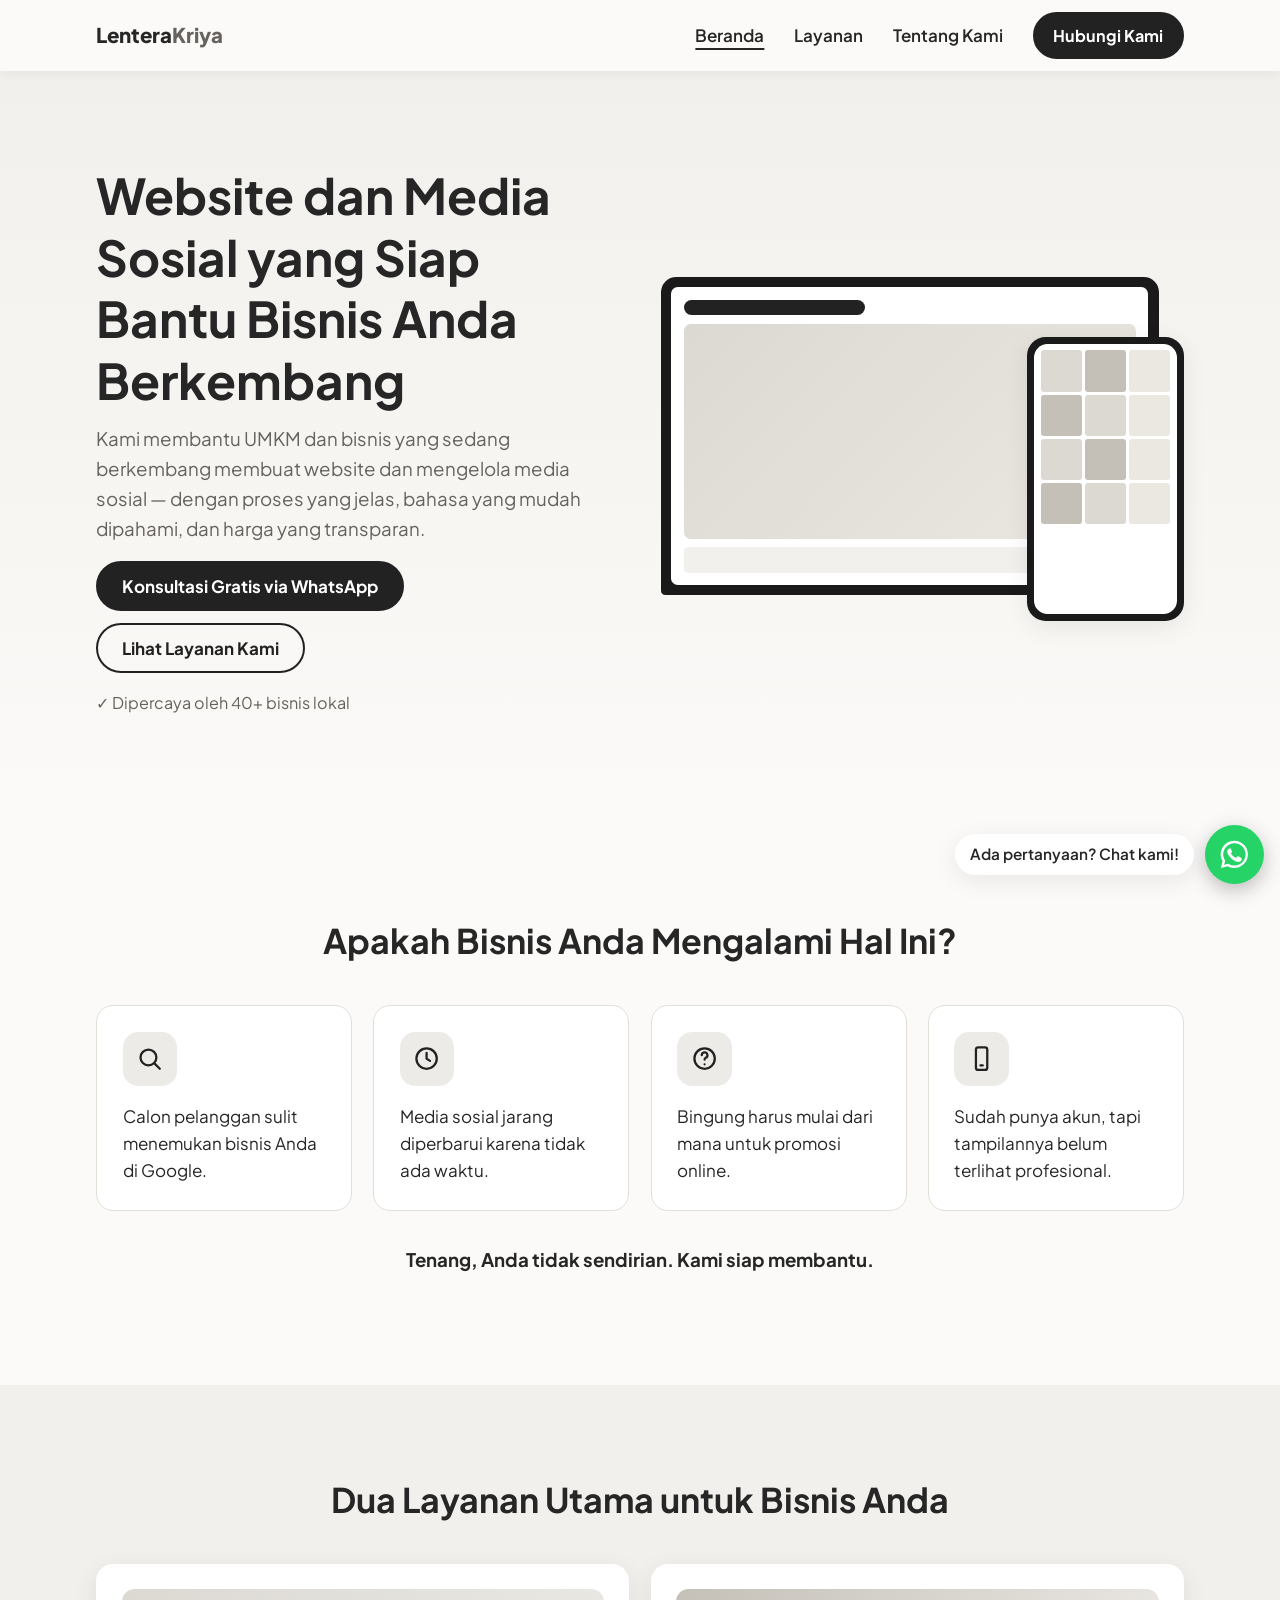
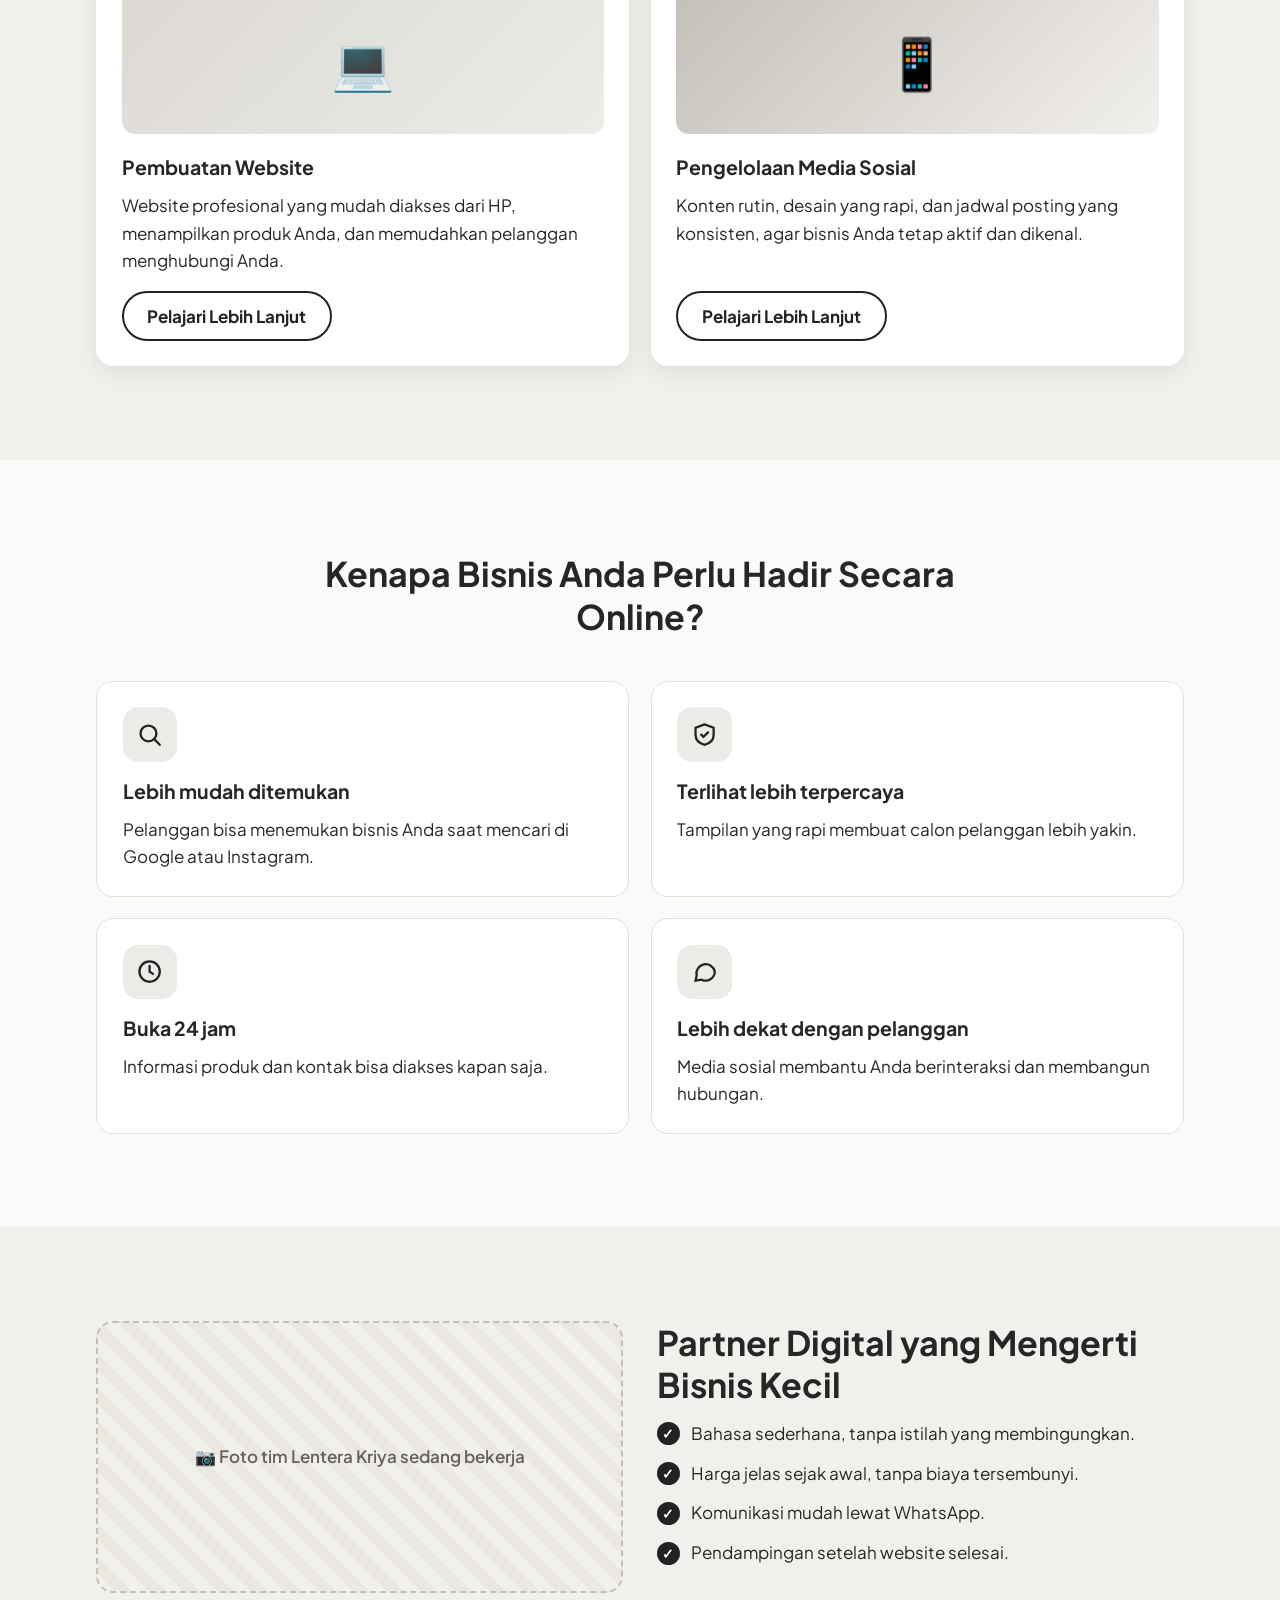
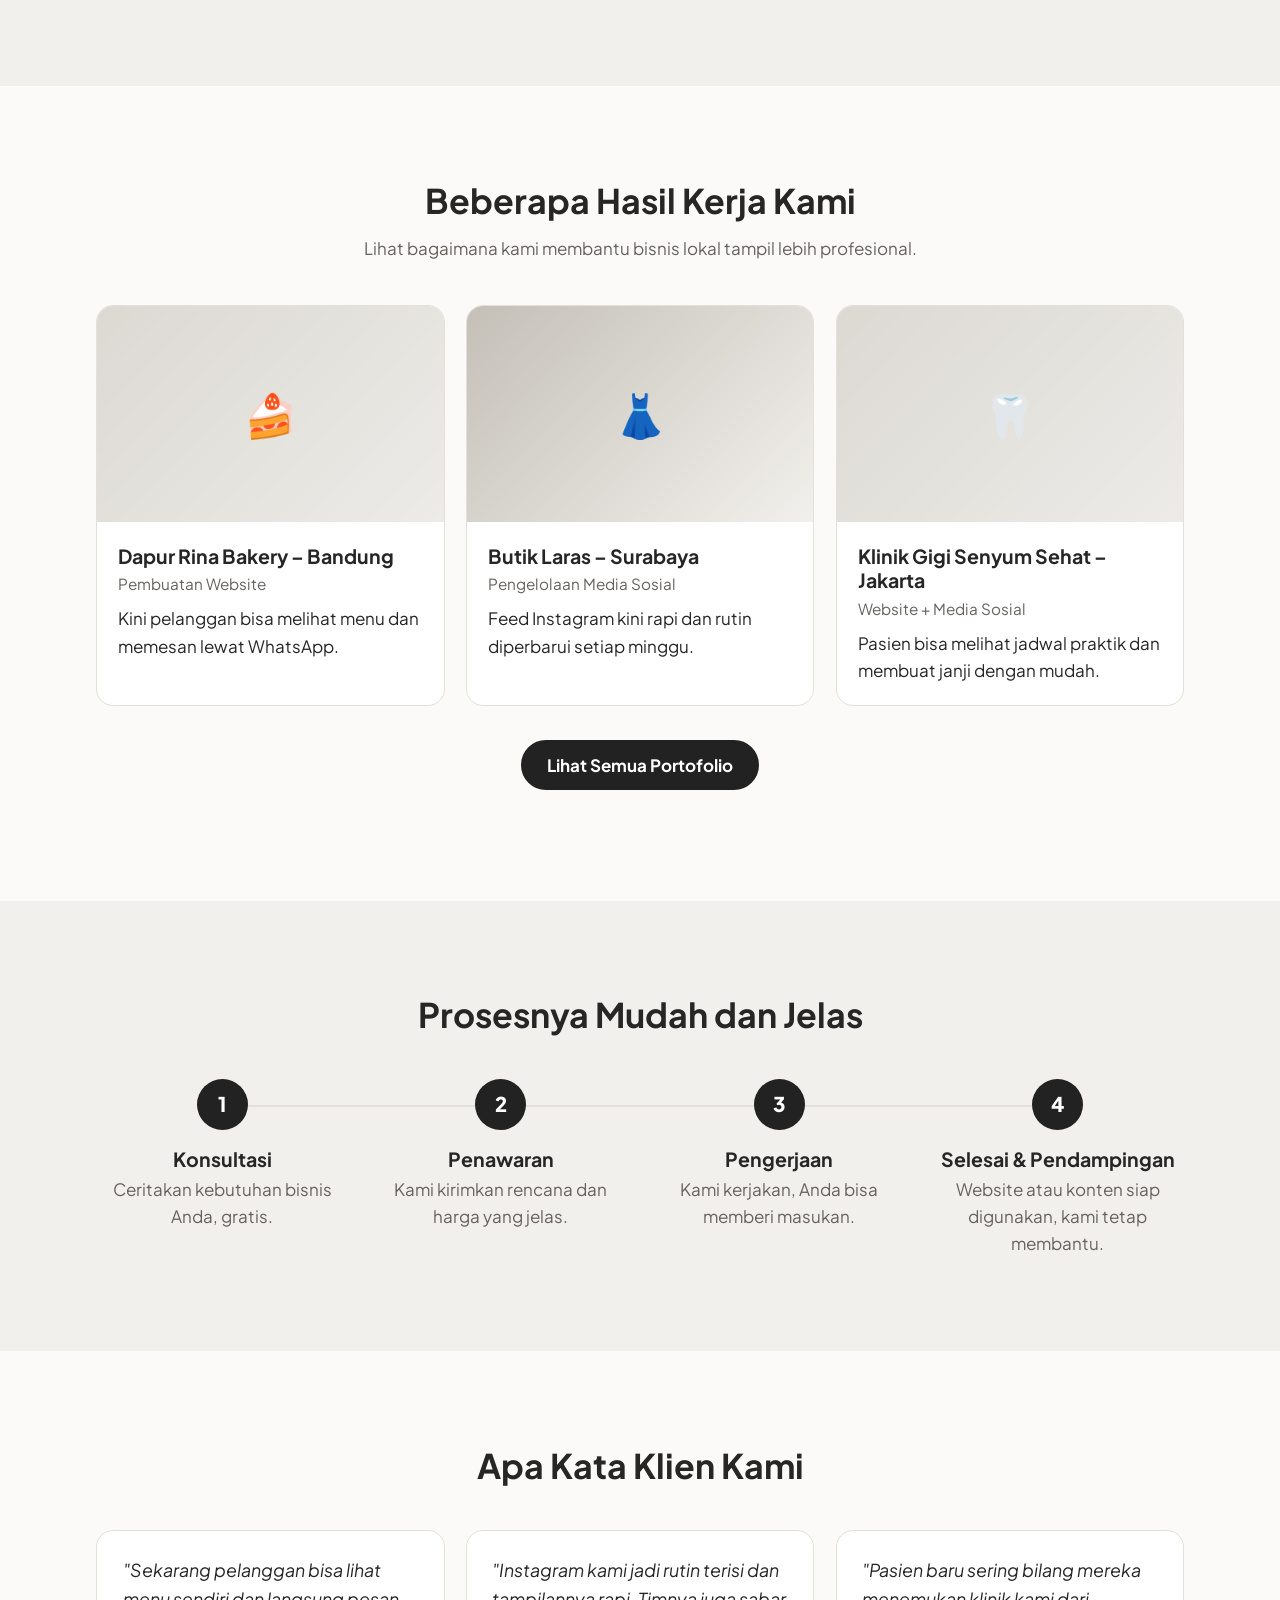
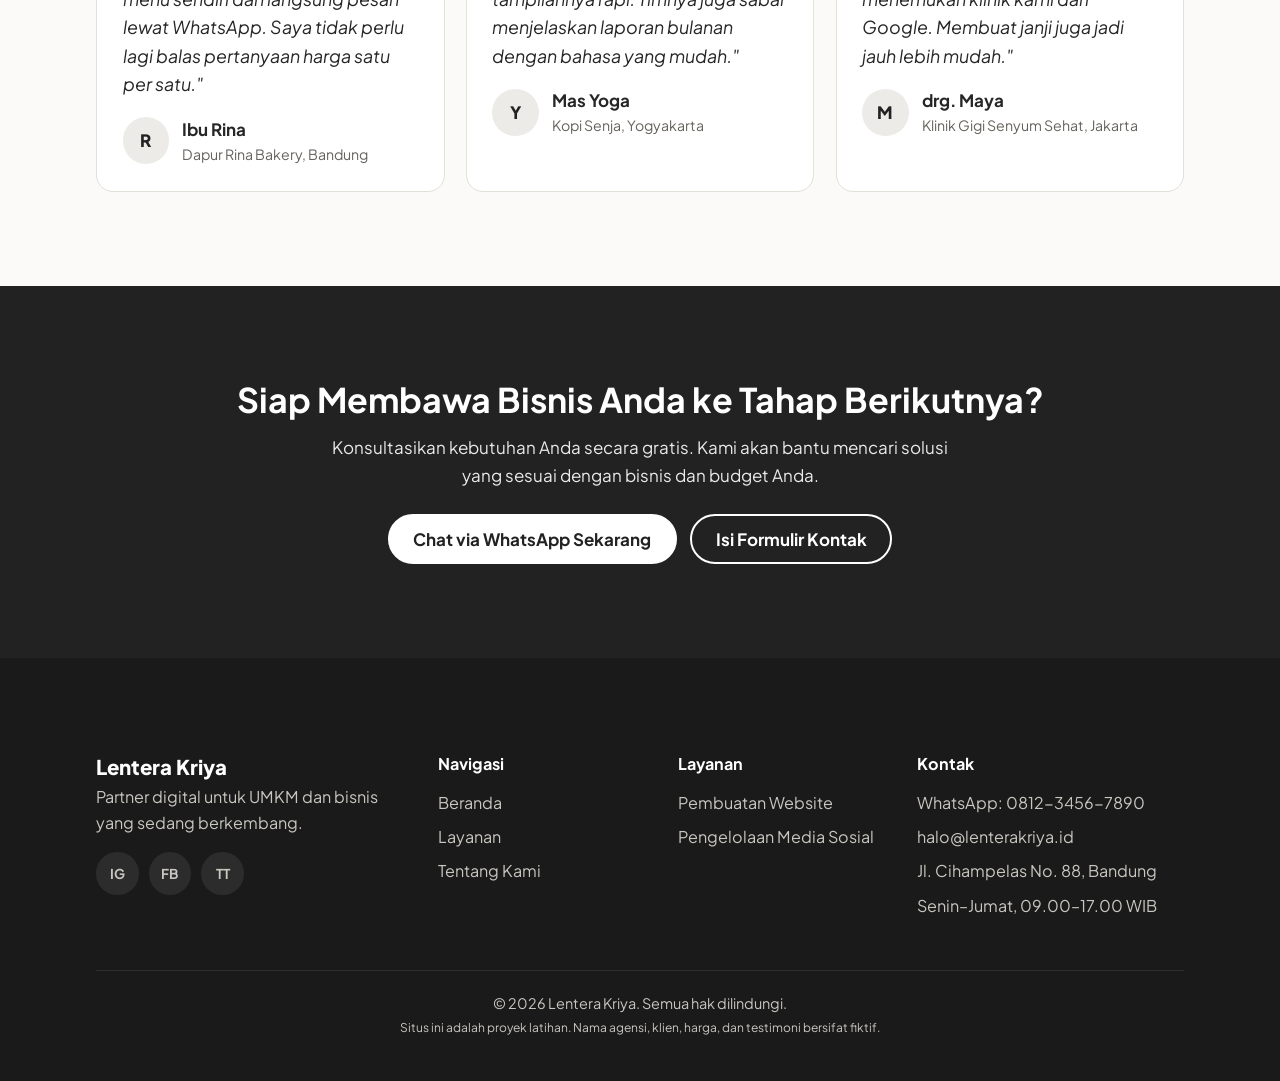
==== commit 2f8ea4c7: "Change hero headline to the plan's alternative Co-Authored-By: Claude Opus 5.5 <noreply@anthropic.co" ====
--- a/index.html
+++ b/index.html
@@ -35,7 +35,7 @@
     <section class="hero">
       <div class="container hero-grid">
         <div>
-          <h1>Bantu Bisnis Anda Tampil Profesional di Dunia Digital</h1>
+          <h1>Website dan Media Sosial yang Siap Bantu Bisnis Anda Berkembang</h1>
           <p class="lead">Kami membantu UMKM dan bisnis yang sedang berkembang membuat website dan mengelola media sosial — dengan proses yang jelas, bahasa yang mudah dipahami, dan harga yang transparan.</p>
           <div class="btn-row">
             <a href="https://wa.me/6281234567890?text=Halo%20Lentera%20Kriya%2C%20saya%20ingin%20konsultasi%20gratis%20tentang%20layanan%20website%2Fmedia%20sosial." class="btn btn-primary" target="_blank" rel="noopener">Konsultasi Gratis via WhatsApp</a>
